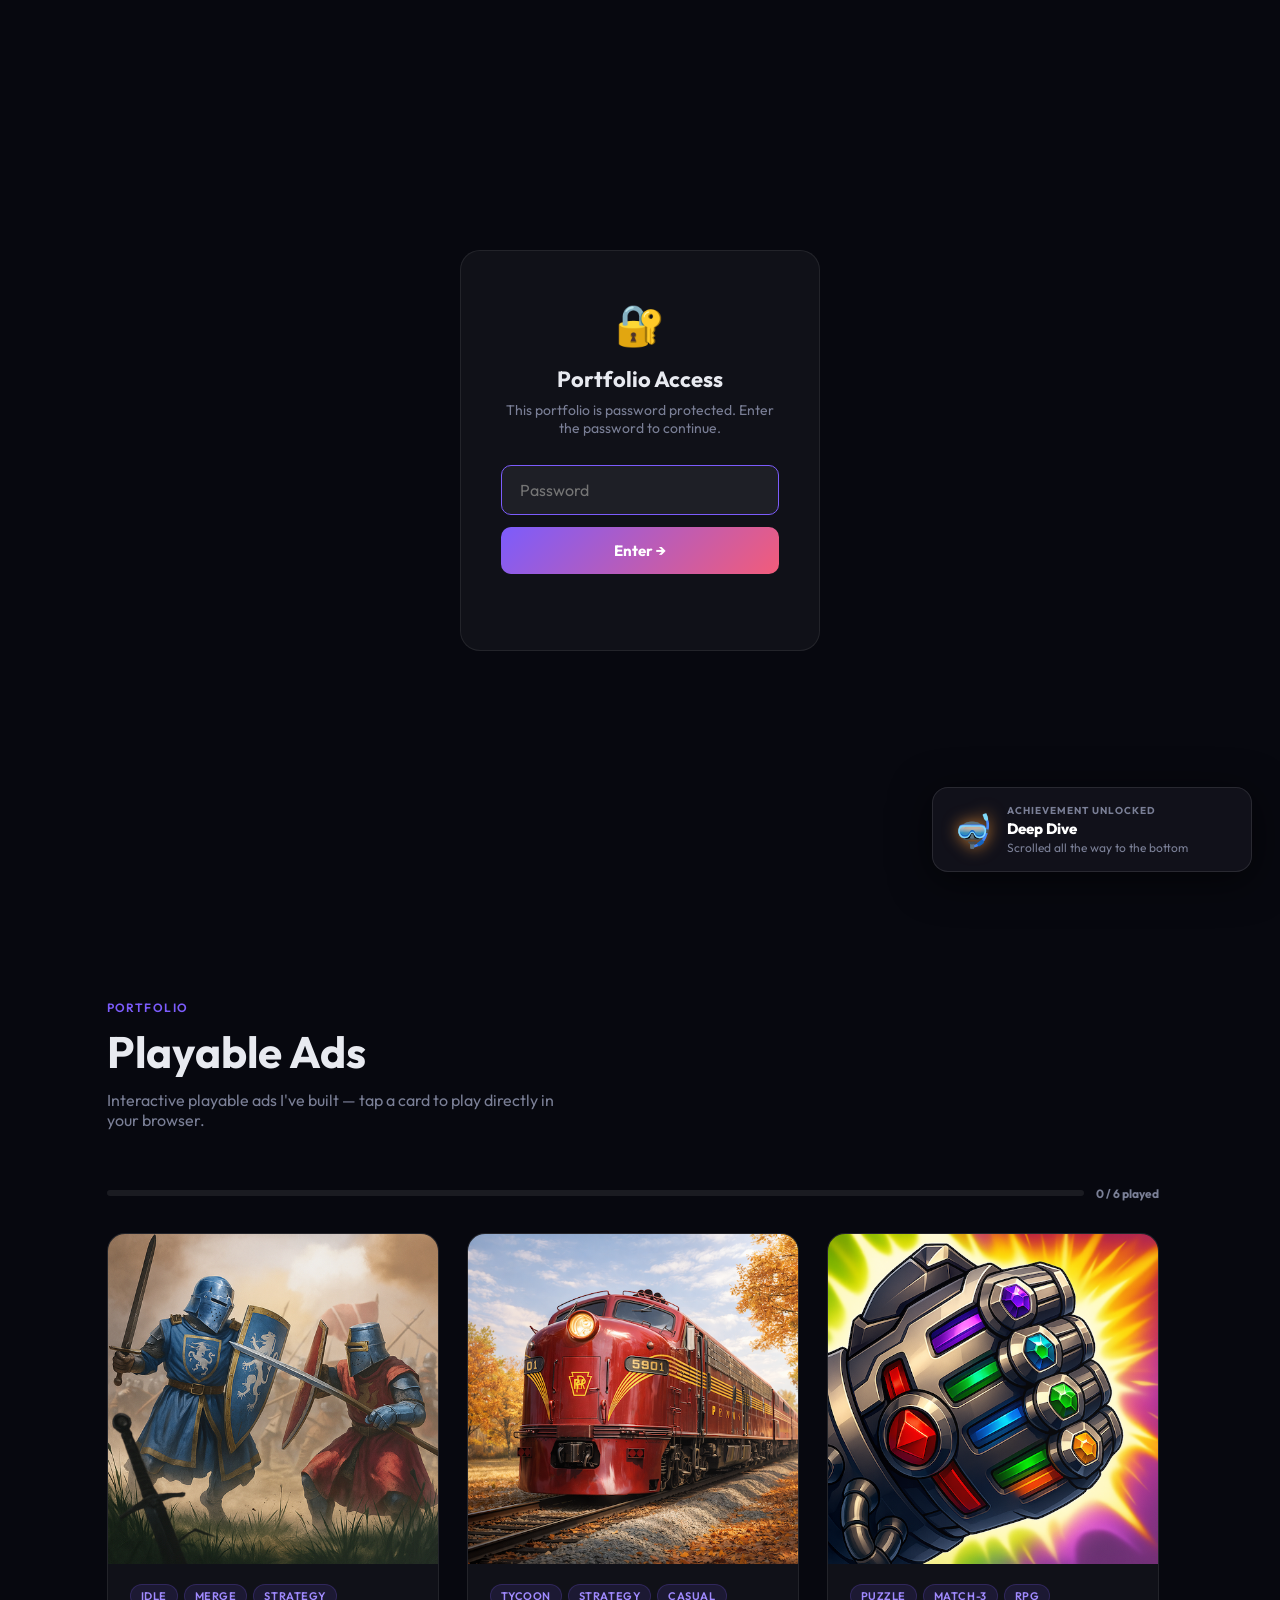
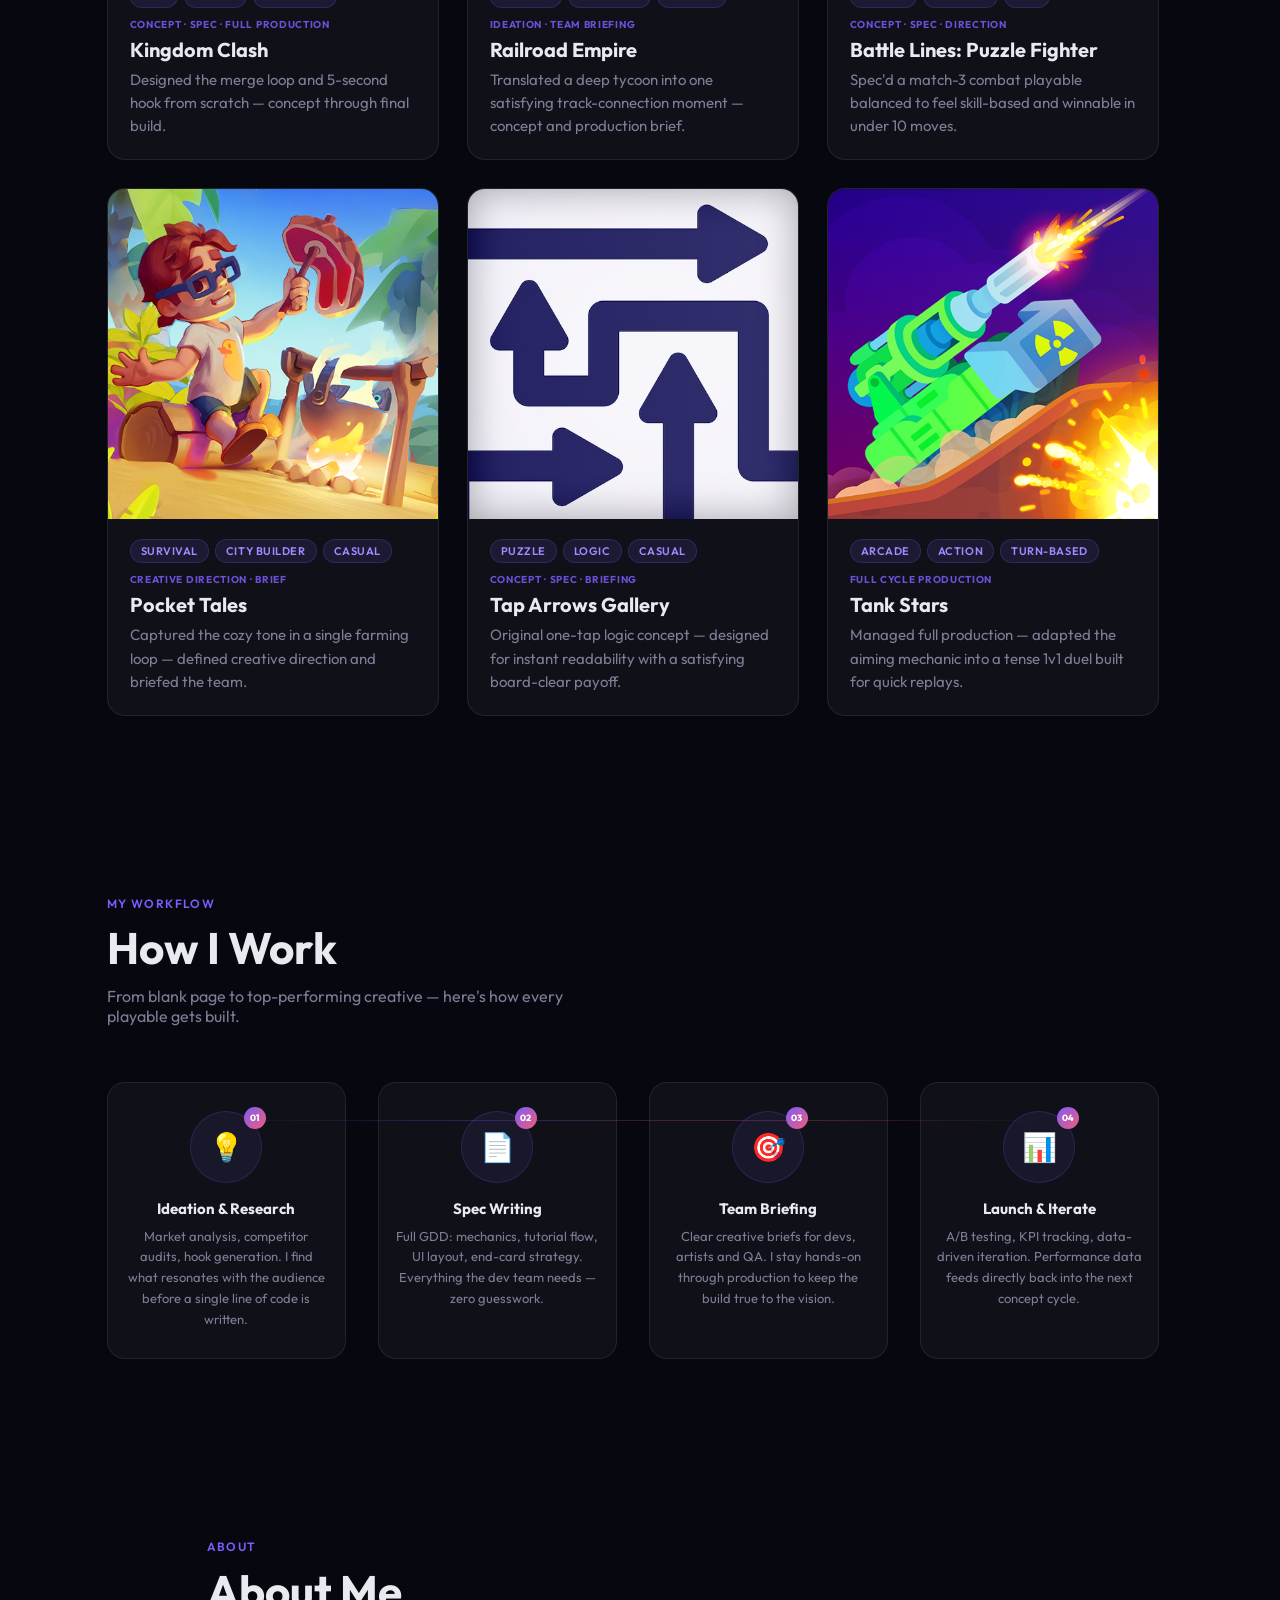
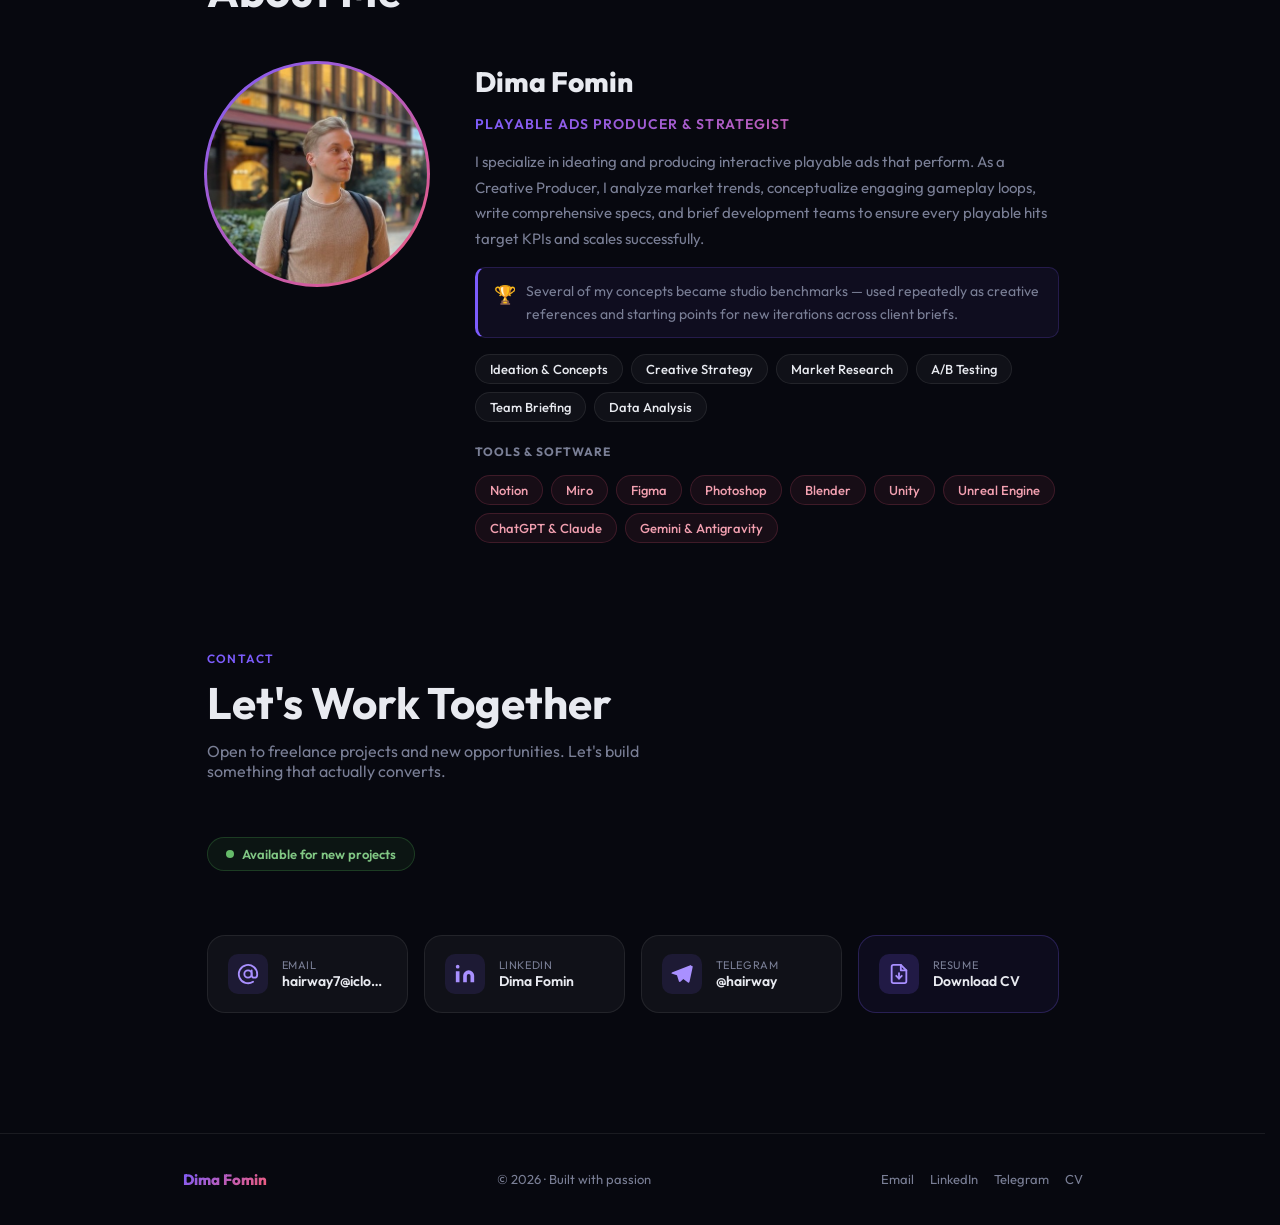
==== games/game1/index.html @ 060dc933 "апдейт" ====
<!DOCTYPE html>
<html lang="en">
<head>
    <meta charset="UTF-8">
    <meta name="viewport" content="width=device-width, initial-scale=1.0">
    <meta name="robots" content="noindex, nofollow">
    <script>
        if (sessionStorage.getItem('isAuthorized') !== 'true') {
            window.location.replace('../../');
        }
    </script>
    <meta name="description" content="Kingdom Clash — interactive playable ad">
    <title>Kingdom Clash — Playable</title>
    <link rel="preconnect" href="https://fonts.googleapis.com">
    <link href="https://fonts.googleapis.com/css2?family=Outfit:wght@400;600;700&display=optional" rel="stylesheet">
    <style>
        :root {
            --bg:      #07080f;
            --surface: rgba(255,255,255,0.04);
            --border:  rgba(255,255,255,0.08);
            --accent1: #7c5cfc;
            --accent2: #f25c7a;
            --text:    #e8eaf0;
            --muted:   #7a7f96;
        }

        *, *::before, *::after { box-sizing: border-box; margin: 0; padding: 0; }
        html { scrollbar-gutter: stable; }

        body {
            font-family: 'Outfit', sans-serif;
            background: var(--bg);
            color: var(--text);
            min-height: 100vh;
            display: flex;
            flex-direction: column;
            align-items: center;
            padding: 0 0 24px;
            gap: 14px;
            overflow-x: hidden;
        }

        body::before {
            content: '';
            position: fixed; inset: 0; z-index: 0;
            background:
                radial-gradient(ellipse 70% 50% at 15% 0%, rgba(124,92,252,.14) 0%, transparent 60%),
                radial-gradient(ellipse 50% 40% at 85% 100%, rgba(242,92,122,.1) 0%, transparent 60%);
            pointer-events: none;
        }

        .header-rail {
            width: 100%; position: sticky; top: 0; z-index: 50;
            background: rgba(7,8,15,.75); backdrop-filter: blur(14px); -webkit-backdrop-filter: blur(14px);
            padding: 12px 16px;
        }
        .header {
            display: grid; grid-template-columns: 1fr auto 1fr; align-items: center; gap: 10px;
            width: 100%; max-width: 760px;
            margin: 0 auto;
        }

        .btn-back {
            display: inline-flex; align-items: center; gap: 6px;
            padding: 9px 18px;
            background: var(--surface);
            border: 1px solid var(--border);
            border-radius: 100px;
            color: var(--text); text-decoration: none; font-size: 14px; font-weight: 500;
            transition: background .2s;
        }
        .btn-back:hover { background: rgba(255,255,255,.08); }

        .btn-rotate { justify-self: end;
            display: inline-flex; align-items: center; gap: 6px;
            padding: 9px 18px;
            background: linear-gradient(135deg, var(--accent1), var(--accent2));
            border: none; border-radius: 100px;
            color: #fff; font-size: 14px; font-weight: 600; font-family: inherit;
            cursor: pointer; transition: opacity .2s;
        }
        .btn-rotate:hover { opacity: .85; }
        .btn-rotate.rotate-hint { animation: rotatePulse 1.2s ease-in-out 3; }
        @keyframes rotatePulse {
            0%, 100% { box-shadow: 0 0 0 0 rgba(124,92,252,0); }
            50% { box-shadow: 0 0 0 8px rgba(124,92,252,0.45); }
        }

        /* ── GAME FRAME ── */
        .frame-container {
            width: 100%;
            display: flex;
            align-items: center;
            justify-content: center;
            flex-shrink: 0;
        }
        .frame-shrink { position: relative; z-index: 1; flex-shrink: 0; }

        .frame-wrap {
            transform-origin: top left;
            border-radius: 16px;
            overflow: hidden;
            box-shadow: 0 0 0 2px rgba(255,255,255,.08), 0 32px 80px rgba(0,0,0,.6);
            background: #000;
            position: relative;
        }

        .frame-wrap iframe { display: block; border: none; }

        /* ── LOADER ── */
        .loader {
            position: absolute; inset: 0; z-index: 10;
            display: flex; flex-direction: column;
            align-items: center; justify-content: center; gap: 16px;
            background: #07080f;
            transition: opacity .4s ease;
        }
        .loader.hidden { opacity: 0; pointer-events: none; }
        .spinner {
            width: 40px; height: 40px;
            border: 3px solid rgba(124,92,252,.2);
            border-top-color: #7c5cfc;
            border-radius: 50%;
            animation: spin .8s linear infinite;
        }
        .loader-text { color: #7a7f96; font-size: 13px; }
        @keyframes spin { to { transform: rotate(360deg); } }

        /* ── INFO ── */
        .game-info {
            position: relative; z-index: 1;
            display: flex; align-items: center; gap: 12px;
            flex-shrink: 0;
            margin-top: 24px;
        }

        .info-tags { display: flex; gap: 6px; }
        .tag {
            font-size: 11px; font-weight: 600; letter-spacing: .05em; text-transform: uppercase;
            padding: 4px 10px; border-radius: 100px;
            background: rgba(124,92,252,.12); color: #a08aff;
            border: 1px solid rgba(124,92,252,.2);
        }

        .info-sep { width: 1px; height: 16px; background: var(--border); }
        .info-desc { color: rgba(232, 234, 240, 0.95); font-size: 13px; }

        /* ── TABS ── */
        .tabs {
            display: flex; gap: 6px;
            background: rgba(0,0,0,0.6);
            padding: 4px; border-radius: 100px;
            
            border: 1px solid rgba(255,255,255,0.15);
        }
        .tab {
            padding: 7px 16px;
            border: 1px solid rgba(255,255,255,0.1); background: transparent;
            color: var(--text); font-size: 13px; font-weight: 600; font-family: inherit;
            border-radius: 100px; cursor: pointer; transition: color .2s, background .2s, border-color .2s;
        }
        .tab:hover { border-color: rgba(255,255,255,0.3); }
        .tab.active {
            background: var(--surface); color: var(--text);
            box-shadow: 0 2px 8px rgba(0,0,0,.4);
            border: 1px solid rgba(124,92,252,0.6);
        }

        /* ── TUTORIAL HAND ── */
        .tutor-tab-wrap {
            position: absolute; top: 100%; left: 50%; z-index: 20;
            pointer-events: none; opacity: 0; transition: opacity .3s;
        }
        .tutor-tab-wrap.active { opacity: 1; animation: tutorTabMove 1.8s 2; }
        .playable-hand { width: 32px; height: 32px; filter: drop-shadow(0 4px 8px rgba(0,0,0,0.6)); }
        @keyframes tutorTabMove {
            0% { transform: translate(10px, 20px); opacity: 0; }
            15% { transform: translate(-10px, -5px); opacity: 1; }
            40% { transform: translate(-10px, -5px) scale(0.85); }
            50% { transform: translate(-10px, -5px) scale(1); }
            80% { transform: translate(10px, 20px); opacity: 0; }
            100% { opacity: 0; }
        }
        .tab.tutor-active { animation: tabPulse 1.8s 2; }
        @keyframes tabPulse {
            0%, 15% { transform: none; background: transparent; border-color: rgba(255,255,255,0.1); box-shadow: 0 0 0 0 rgba(124,92,252,0); }
            40% { transform: scale(0.95); background: rgba(124,92,252,0.2); border-color: rgba(124,92,252,0.7); box-shadow: 0 0 0 6px rgba(124,92,252,0.22), 0 0 22px rgba(124,92,252,0.5); }
            50%, 100% { transform: none; background: transparent; border-color: rgba(255,255,255,0.1); box-shadow: 0 0 0 0 rgba(124,92,252,0); }
        }

        .game-wrapper {
            display: flex; flex-direction: column; align-items: center; gap: 14px;
        }
        .legal-disclaimer {
            font-size: 11px;
            color: rgba(232, 234, 240, 0.85);
            text-align: center;
            max-width: 500px;
            line-height: 1.4;
            margin-top: -4px;
        }
        .game-wrapper.hidden { display: none; }

        /* ── MOBILE ── */
        @media (max-width: 600px) {
            body { padding: 0 0 16px; gap: 10px; }
            .btn-back, .btn-rotate { padding: 10px; font-size: 0; gap: 0; justify-content: center; }
            .info-desc { display: none; }
            .tabs { margin: 0; flex-grow: 0; justify-content: center; }
            .tab { padding: 7px 10px; font-size: 13px; }
            .header-rail { padding: 10px 10px; }
            .header { gap: 6px; }
        }

        /* ── SPEC SECTION (redesign) ── */
        .spec-container { display: none; width: 100%; max-width: 760px; padding: 0; background: none; border: none; box-shadow: none; border-radius: 0; }
        .spec-container.active { display: flex; flex-direction: column; gap: 10px; }
        .spec-block { background: var(--surface); border: 1px solid var(--border); border-radius: 14px; padding: 20px 24px; }
        .spec-block img { width: 100%; height: auto; border-radius: 8px; display: block; margin-bottom: 16px; }
        .spec-overview { border-color: rgba(124,92,252,.25); background: rgba(124,92,252,.05); }
        .spec-block-label { font-size: 11px; font-weight: 700; text-transform: uppercase; letter-spacing: .1em; color: var(--accent1); margin-bottom: 10px; }
        .spec-block-text { font-size: 14px; line-height: 1.7; color: rgba(232,234,240,.82); }
        .spec-list { list-style: none; display: flex; flex-direction: column; gap: 8px; }
        .spec-list li { font-size: 14px; line-height: 1.6; color: rgba(232,234,240,.82); padding-left: 18px; position: relative; }
        .spec-list li::before { content: '\2192'; position: absolute; left: 0; color: var(--accent1); }
        .spec-chips { display: flex; flex-wrap: wrap; gap: 6px; margin-bottom: 14px; }
        .spec-chip { font-size: 11px; font-weight: 600; text-transform: uppercase; letter-spacing: .05em; padding: 4px 10px; border-radius: 100px; background: rgba(124,92,252,.12); color: #a08aff; border: 1px solid rgba(124,92,252,.2); }
        .chip-platform { background: rgba(242,92,122,.08); color: #f2a0b0; border-color: rgba(242,92,122,.2); }
        .chip-dim { background: rgba(255,255,255,.04); color: var(--muted); border-color: rgba(255,255,255,.1); }
        .spec-title { font-size: 21px; font-weight: 700; margin-bottom: 8px; }
        .spec-brief { font-size: 14px; line-height: 1.7; color: rgba(232,234,240,.78); }
        .spec-doc-placeholder { border: 1.5px dashed rgba(255,255,255,.14); border-radius: 10px; padding: 32px 20px; text-align: center; color: var(--muted); font-size: 13px; display: flex; flex-direction: column; align-items: center; gap: 8px; }
        .todo { display: inline-flex; align-items: center; gap: 4px; font-size: 10px; font-weight: 700; text-transform: uppercase; letter-spacing: .06em; color: #f5a623; background: rgba(245,166,35,.1); border: 1px solid rgba(245,166,35,.3); border-radius: 100px; padding: 1px 7px; margin-left: 6px; vertical-align: middle; }
        .spec-role-note { font-size: 12px; color: var(--muted); margin-top: 10px; font-style: italic; }

        /* ── GAME NAVIGATION ── */
        .nav-group { display: flex; align-items: center; gap: 8px; }
        .game-nav { display: flex; align-items: center; gap: 3px; }
        .btn-nav { display: inline-flex; align-items: center; justify-content: center; width: 34px; height: 34px; border-radius: 50%; background: var(--surface); border: 1px solid var(--border); color: var(--text); text-decoration: none; font-size: 17px; line-height: 1; transition: background .2s, border-color .2s; flex-shrink: 0; }
        .btn-nav:hover { background: rgba(255,255,255,.1); border-color: rgba(255,255,255,.2); }
        .game-nav-pos { font-size: 12px; font-weight: 700; color: var(--muted); padding: 0 4px; white-space: nowrap; }
        .game-nav-pos strong { color: var(--text); }
        @media(max-width:600px) { .game-nav-pos { display: none; } }
    </style>
</head>
<body>

    <div class="header-rail">
    <div class="header">
        <div class="nav-group">
            <a href="../../#portfolio" class="btn-back" id="backBtn">
                <svg width="14" height="14" viewBox="0 0 14 14" fill="none">
                    <path d="M9 2L4 7l5 5" stroke="currentColor" stroke-width="1.6" stroke-linecap="round" stroke-linejoin="round"/>
                </svg>
                Back
            </a>
            <div class="game-nav">
                <a href="../game6/index.html" class="btn-nav" title="Previous">&#8592;</a>
                <span class="game-nav-pos"><strong>1</strong>/6</span>
                <a href="../game2/index.html" class="btn-nav" title="Next">&#8594;</a>
            </div>
        </div>
        <div class="tabs">
            <button class="tab active" onclick="switchTab('game')">🎮 Playable</button>
            <div style="position: relative;">
                <button class="tab" id="specBtn" onclick="switchTab('spec')">📄 Spec</button>
                <div class="tutor-tab-wrap" id="specTutor">
                    <svg class="playable-hand" viewBox="0 0 32 42" fill="#fff" stroke="#000" stroke-width="2">
                        <path d="M15.4,1.5 A3.3,3.3 0 0,0 12.1,4.8 L12.1,17.5 L10.6,16.6 A3.3,3.3 0 0,0 6,17.2 L1.6,23.9 A3.3,3.3 0 0,0 2,28.2 L9.3,39.1 A5.3,5.3 0 0,0 13.7,42 L24,42 A4.3,4.3 0 0,0 28.3,37.7 L29.5,23 A3.3,3.3 0 0,0 26.2,19.7 L22,19.7 L22,4.8 A3.3,3.3 0 0,0 18.7,1.5 Z"/>
                    </svg>
                </div>
            </div>
        </div>
        <!-- Dynamic orientation toggle button -->
        <button class="btn-rotate" onclick="rotate()" id="rotateBtn" style="display: none;">
            <!-- Dynamically populated -->
        </button>
    </div>
    </div><!-- /.header-rail -->

    <div class="game-wrapper" id="gameTab">
        <div class="frame-container" id="frameContainer">
            <div class="frame-shrink" id="frameShrink">
                <div class="frame-wrap" id="frameWrap">
                    <div class="loader" id="loader">
                        <div class="spinner"></div>
                        <span class="loader-text">Loading game…</span>
                    </div>
                    <iframe id="gameFrame" sandbox="allow-scripts allow-same-origin" scrolling="no" allowfullscreen
                        onload="document.getElementById('loader').classList.add('hidden')"></iframe>
                </div>
            </div>
        </div>

        <div class="legal-disclaimer">All trademarks and game assets belong to their respective owners. Shown for portfolio purposes only.</div>

        <div class="game-info">
            <div class="info-tags">
                <span class="tag">Idle</span>
                <span class="tag">Merge</span>
                <span class="tag">Strategy</span>
            </div>
            <div class="info-sep"></div>
            <div class="info-desc">Merge soldiers, upgrade your army and lead them to victory!</div>
        </div>
    </div>

    <div class="spec-container" id="specTab">

    <div class="spec-block spec-overview">
        <div class="spec-chips">
            <span class="spec-chip">Idle</span>
            <span class="spec-chip">Merge</span>
            <span class="spec-chip">Strategy</span>
            <span class="spec-chip chip-platform">iOS · Android</span>
            <span class="spec-chip chip-dim">Portrait</span>
            <span class="spec-chip chip-dim">~30 sec</span>
        </div>
        <h2 class="spec-title">Kingdom Clash</h2>
        <p class="spec-brief">Клиент поставил задачу создать плеебл для idle-merge игры про армию. Нужно было показать ключевую петлю — merge юнитов и прогрессию — за 30 секунд и закрыть эндкардом.<span class="todo">TODO — уточни детали брифа</span></p>
    </div>
    <div class="spec-block">
        <div class="spec-block-label">01 · Objective</div>
        <p class="spec-block-text">Продемонстрировать merge-механику как главный крючок: показать рост армии, довести игрока до момента победы и завершить призывом к установке.<span class="todo">TODO — добавь KPI если знаешь</span></p>
    </div>
    <div class="spec-block">
        <div class="spec-block-label">02 · Core Mechanic</div>
        <p class="spec-block-text">Тап по двум одинаковым юнитам → merge → апгрейд солдата → автобой с врагом. Туториал занимает первые 5 секунд, затем игрок действует самостоятельно.<span class="todo">TODO — уточни длину туториала и шаги</span></p>
    </div>
    <div class="spec-block">
        <div class="spec-block-label">03 · Key Design Decisions</div>
        <ul class="spec-list">
            <li>Убраны вторичные UI-элементы, чтобы фокус оставался на merge-зоне<span class="todo">TODO</span></li>
            <li>Эндкард появляется в момент победы, а не после поражения — позитивный опыт<span class="todo">TODO</span></li>
            <li>Анимация merge — самая заметная в плеебле, создаёт wow-момент<span class="todo">TODO</span></li>
        </ul>
    </div>
    <div class="spec-block">
        <div class="spec-block-label">04 · Iterations</div>
        <p class="spec-block-text">Произведено несколько итераций: длина туториала, скорость прогрессии, состав эндкарда.<span class="todo">TODO — уточни кол-во версий и что менялось</span></p>
    </div>

    <div class="spec-block">
        <div class="spec-block-label">Spec Document</div>
        <div class="spec-doc-placeholder">
            <svg width="36" height="36" viewBox="0 0 24 24" fill="none" style="opacity:.4">
                <path d="M14 2H6a2 2 0 0 0-2 2v16a2 2 0 0 0 2 2h12a2 2 0 0 0 2-2V8l-6-6z" stroke="currentColor" stroke-width="1.8" stroke-linecap="round" stroke-linejoin="round"/>
                <path d="M14 2v6h6M16 13H8M16 17H8M10 9H8" stroke="currentColor" stroke-width="1.8" stroke-linecap="round" stroke-linejoin="round"/>
            </svg>
            <span>Скриншоты ТЗ появятся здесь</span>
            <span class="todo">TODO — экспортируй страницу из Notion и добавь img сюда</span>
        </div>
    </div>
    <div class="spec-block">
        <div class="spec-block-label">Results</div>
        <p class="spec-block-text">Метрики под NDA — точные данные недоступны. Плеебл показан в портфолио как пример продакшена.<span class="todo">TODO — добавь данные, если есть</span></p>
        <p class="spec-role-note">Role: Concept · Spec · Full Production</p>
    </div>
    </div>
    <script>
        const PORT_W = 360, PORT_H = 640;
        // On mobile (narrow screen) start in portrait; on desktop start landscape
        let isLandscape = window.innerWidth > 700;

        function fitFrame() {
            const shrink = document.getElementById('frameShrink');
            const wrap   = document.getElementById('frameWrap');
            const iframe = document.getElementById('gameFrame');

            const nativeW = isLandscape ? PORT_H : PORT_W;
            const nativeH = isLandscape ? PORT_W : PORT_H;

            const headerEl = document.querySelector('.header-rail');
            const infoEl   = document.querySelector('.game-info');
            const headerH  = headerEl ? headerEl.offsetHeight : 48;
            const infoH    = infoEl   ? infoEl.offsetHeight   : 32;
            const PAD = 16, GAPS = 14 * 3;

            const maxW = window.innerWidth  - PAD * 2;
            const maxH = window.innerHeight - headerH - infoH - GAPS - PAD * 2;

            const scale = Math.min(maxW / nativeW, maxH / nativeH, 1);
            const visW  = Math.round(nativeW * scale);
            const visH  = Math.round(nativeH * scale);

            iframe.width        = nativeW;
            iframe.height       = nativeH;
            iframe.style.width  = nativeW + 'px';
            iframe.style.height = nativeH + 'px';

            wrap.style.width     = nativeW + 'px';
            wrap.style.height    = nativeH + 'px';
            wrap.style.transform = `scale(${scale})`;

            shrink.style.width  = visW + 'px';
            shrink.style.height = visH + 'px';

            const container = document.getElementById('frameContainer');

            // Update rotate button icon and text dynamically based on current orientation
            const rotateBtn = document.getElementById('rotateBtn');
            if (rotateBtn) {
                rotateBtn.style.display = 'inline-flex';
                if (isLandscape) {
                    // Current layout is Landscape (Horizontal). Next action: switch to Portrait (Vertical).
                    // Icon: vertical phone.
                    rotateBtn.innerHTML = `
                        <svg width="14" height="14" viewBox="0 0 24 24" fill="none" stroke="currentColor" stroke-width="2" stroke-linecap="round" stroke-linejoin="round">
                            <rect x="5" y="2" width="14" height="20" rx="2" ry="2"></rect>
                            <line x1="12" y1="18" x2="12.01" y2="18"></line>
                        </svg>
                        Switch to Vertical
                    `;
                } else {
                    // Current layout is Portrait (Vertical). Next action: switch to Landscape (Horizontal).
                    // Icon: horizontal screen.
                    rotateBtn.innerHTML = `
                        <svg width="14" height="14" viewBox="0 0 24 24" fill="none" stroke="currentColor" stroke-width="2" stroke-linecap="round" stroke-linejoin="round">
                            <rect x="2" y="5" width="20" height="14" rx="2" ry="2"></rect>
                            <line x1="6" y1="12" x2="6.01" y2="12"></line>
                        </svg>
                        Switch to Horizontal
                    `;
                }
            }
        }

        function loadGame() {
            fitFrame();
            document.getElementById('gameFrame').src = 'original_game.html';
        }

        function switchTab(tab) {
            const specBtn = document.getElementById('specBtn');
            if (specBtn) {
                specBtn.classList.remove('subtle-hint');
                specBtn.classList.remove('tutor-active');
            }

            document.querySelectorAll('.tab').forEach(t => t.classList.remove('active'));
            if (tab === 'game') {
                document.querySelectorAll('.tab')[0].classList.add('active');
                document.getElementById('gameTab').classList.remove('hidden');
                document.getElementById('specTab').classList.remove('active');
                const rotateBtn = document.getElementById('rotateBtn');
                if (rotateBtn) {
                    rotateBtn.style.visibility = 'visible';
                    rotateBtn.style.opacity = '1';
                    rotateBtn.style.pointerEvents = 'auto';
                }
                fitFrame();
            } else {
                document.querySelectorAll('.tab')[1].classList.add('active');
                document.getElementById('gameTab').classList.add('hidden');
                document.getElementById('specTab').classList.add('active');
                const rotateBtn = document.getElementById('rotateBtn');
                if (rotateBtn) {
                    rotateBtn.style.visibility = 'hidden';
                    rotateBtn.style.opacity = '0';
                    rotateBtn.style.pointerEvents = 'none';
                }
                sessionStorage.setItem('specVisited', 'true');
            }
            if (typeof markInteraction === 'function') markInteraction();
        }

        function rotate() {
            isLandscape = !isLandscape;
            fitFrame();
            document.getElementById('gameFrame').src = 'original_game.html';
            sessionStorage.setItem('rotateSeen', 'true');
            const btn = document.getElementById('rotateBtn');
            if (btn) btn.classList.remove('rotate-hint');
        }

        window.addEventListener('resize', fitFrame);
        loadGame();

        // Rotate hint — pulses once after 2s, dismissed on first use
        setTimeout(() => {
            if (sessionStorage.getItem('rotateSeen')) return;
            const btn = document.getElementById('rotateBtn');
            if (btn && btn.style.display !== 'none') {
                btn.classList.add('rotate-hint');
                setTimeout(() => btn.classList.remove('rotate-hint'), 3600);
            }
        }, 2000);

        // Tab Tutorial Logic
        let interactionOccurred = false;
        let tutorHandVisible = false;

        if (sessionStorage.getItem('specVisited') === 'true' ||
            sessionStorage.getItem('specTutorSeen') === 'true') {
            interactionOccurred = true;
        }

        const hideTutorHand = () => {
            if (!tutorHandVisible) return;
            const t = document.getElementById('specTutor');
            const b = document.getElementById('specBtn');
            if (t) { t.style.opacity = '0'; setTimeout(() => { t.style.display = 'none'; }, 300); }
            if (b) b.classList.remove('tutor-active');
            tutorHandVisible = false;
        };

        const markInteraction = () => {
            interactionOccurred = true;
            hideTutorHand();
        };

        window.addEventListener('blur', markInteraction); // clicking inside iframe
        document.addEventListener('touchstart', markInteraction, {passive: true, capture: true});
        document.addEventListener('click', markInteraction, {capture: true});

        // Fallback for iOS Safari: check if iframe takes focus
        const focusCheck = setInterval(() => {
            if (document.activeElement && document.activeElement.tagName === 'IFRAME') {
                markInteraction();
                clearInterval(focusCheck);
            }
        }, 500);

        // Fire the Spec hint after 7s of no interaction — plays 2 taps, then fades
        setTimeout(() => {
            if (!interactionOccurred) {
                const t = document.getElementById('specTutor');
                const b = document.getElementById('specBtn');
                if (t && b) { 
                    t.classList.add('active'); 
                    b.classList.add('tutor-active'); 
                    tutorHandVisible = true;
                    sessionStorage.setItem('specTutorSeen', 'true');
                    setTimeout(hideTutorHand, 3500);
                }
            }
        }, 7000);

        // Prevent context menu (right click) to protect playable assets from direct download
        document.addEventListener('contextmenu', e => e.preventDefault());

        // Prevent common keyboard shortcuts for DevTools and Save As
        document.addEventListener('keydown', function(e) {
            if (e.key === 'F12' || e.keyCode === 123) {
                e.preventDefault();
                return false;
            }
            const isMac = /Mac|iPhone|iPad|iPod/i.test(navigator.userAgent);
            const metaOrCtrl = isMac ? e.metaKey : e.ctrlKey;
            if (metaOrCtrl) {
                if (e.key === 's' || e.key === 'S' || e.keyCode === 83) { e.preventDefault(); return false; }
                if (e.key === 'u' || e.key === 'U' || e.keyCode === 85) { e.preventDefault(); return false; }
                if (e.shiftKey) {
                    if (e.key === 'I' || e.key === 'i' || e.keyCode === 73 ||
                        e.key === 'J' || e.key === 'j' || e.keyCode === 74 ||
                        e.key === 'C' || e.key === 'c' || e.keyCode === 67) {
                        e.preventDefault(); return false;
                    }
                }
                if (isMac && e.altKey) {
                    if (e.key === 'i' || e.key === 'I' || e.keyCode === 73 ||
                        e.key === 'j' || e.key === 'J' || e.keyCode === 74 ||
                        e.key === 'u' || e.key === 'U' || e.keyCode === 85 ||
                        e.key === 'c' || e.key === 'C' || e.keyCode === 67) {
                        e.preventDefault(); return false;
                    }
                }
            }
        }, true);

        // Infinite debugger loop to freeze DevTools console
        (function() {
            function freeze() {
                try {
                    (function debuggerTrap(i) {
                        if (("" + i / i).length !== 1 || i % 20 === 0) {
                            (function() { return true; }).constructor("debugger")();
                        } else {
                            (function() { return false; }).constructor("debugger")();
                        }
                        debuggerTrap(++i);
                    })(0);
                } catch (e) {
                    setTimeout(freeze, 500);
                }
            }
            setTimeout(freeze, 1000);
        })();
    </script>
</body>
</html>
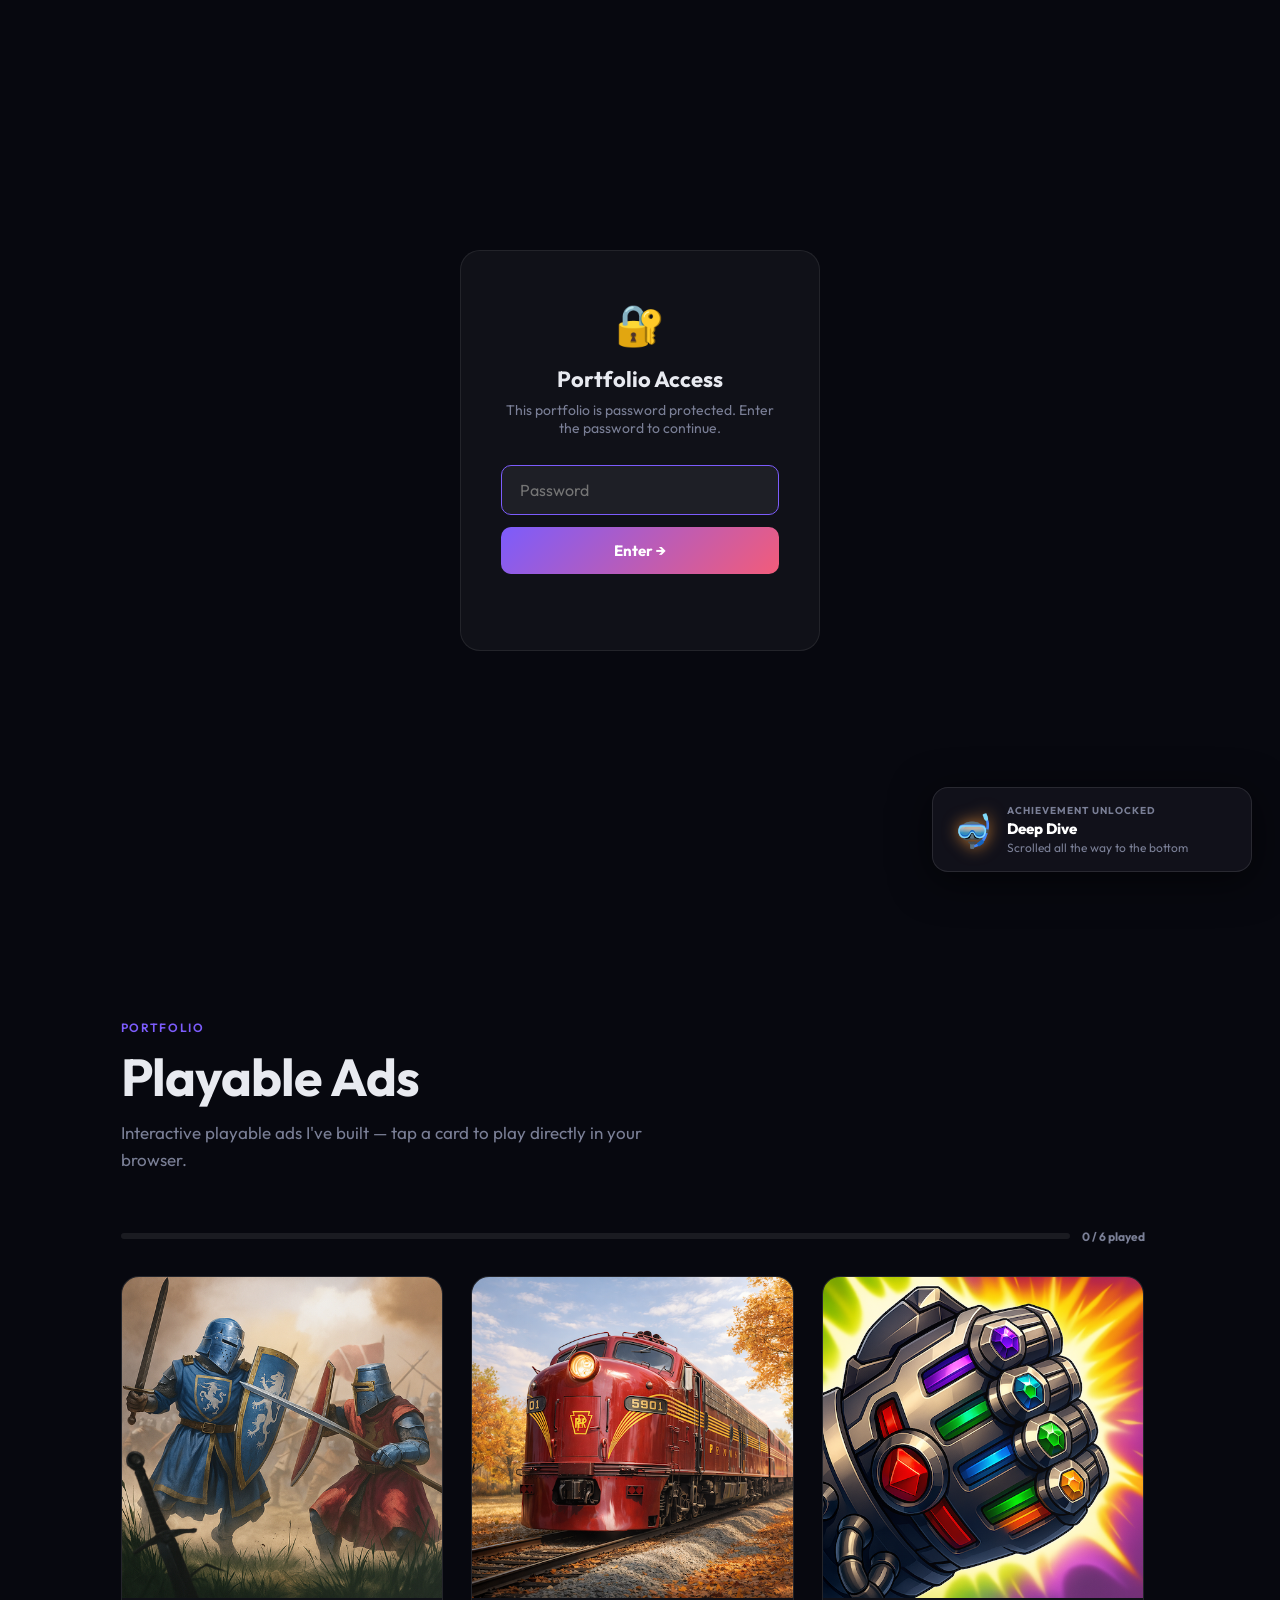
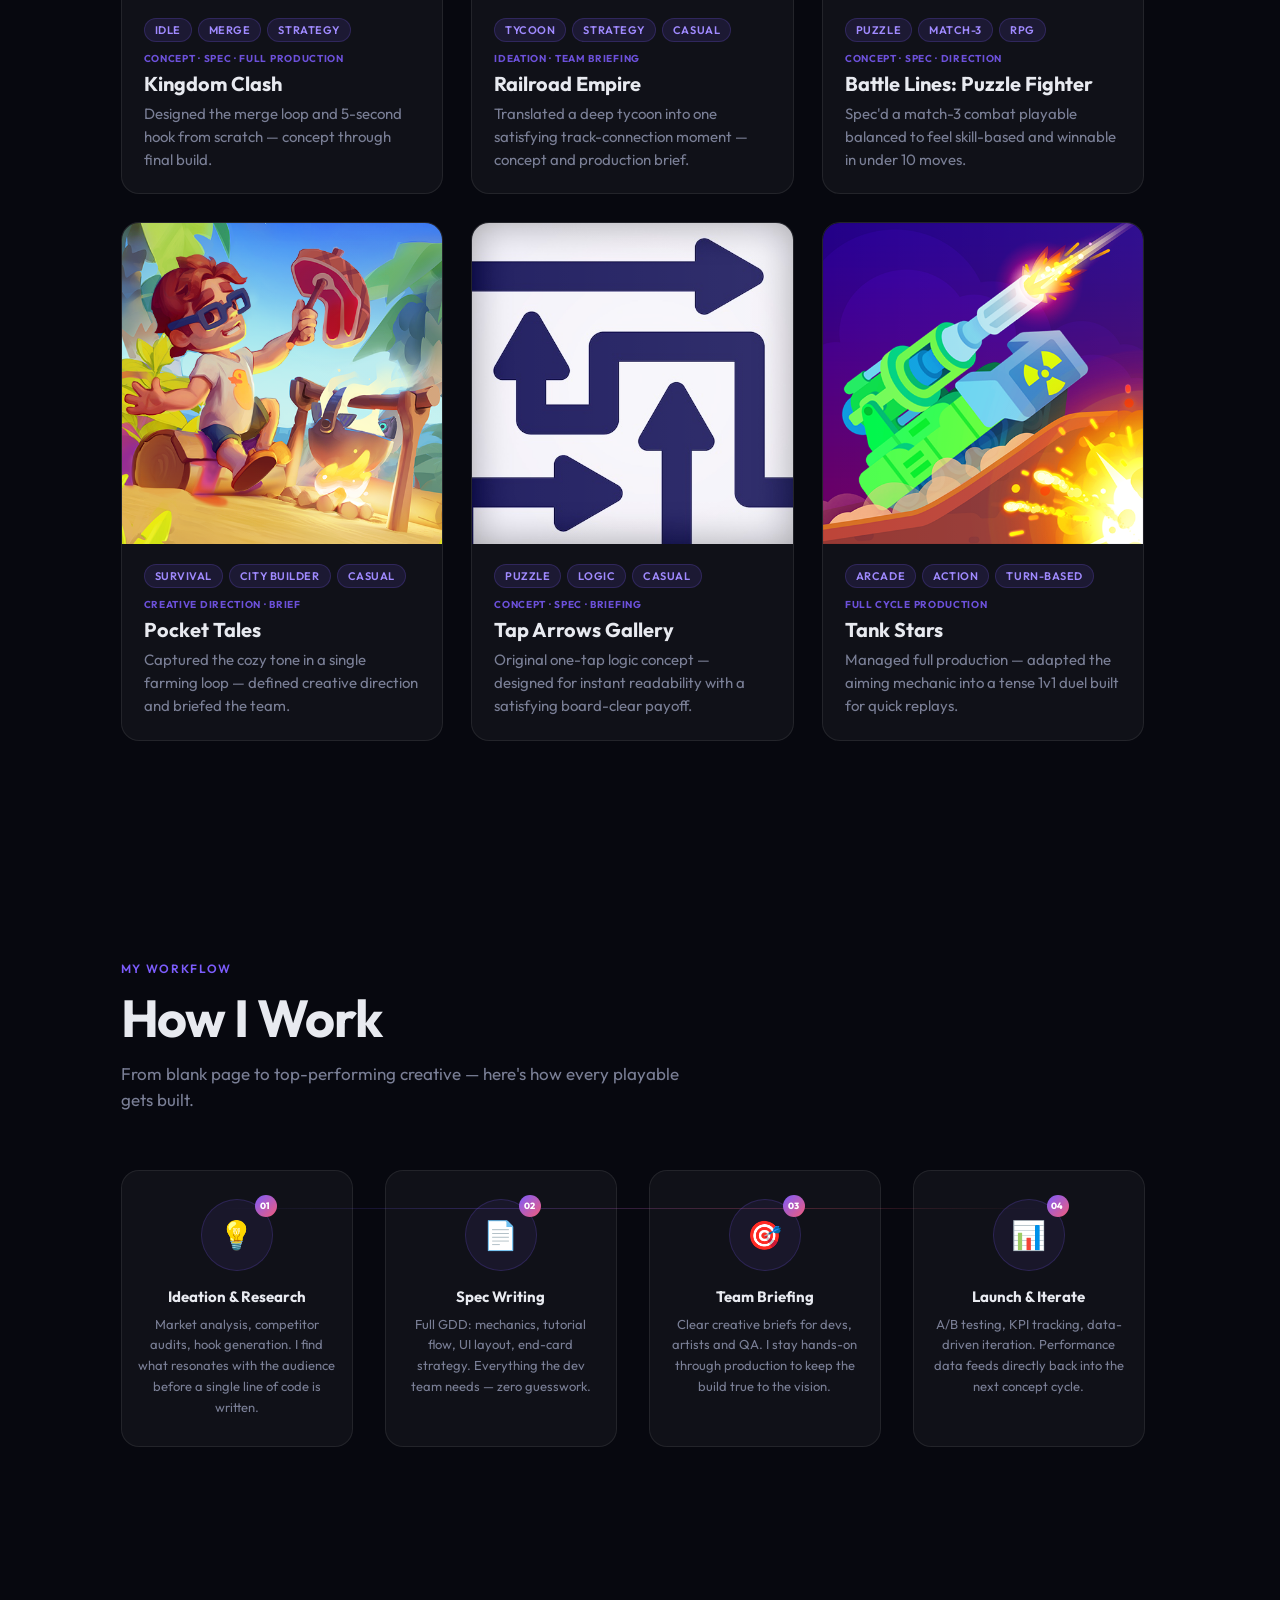
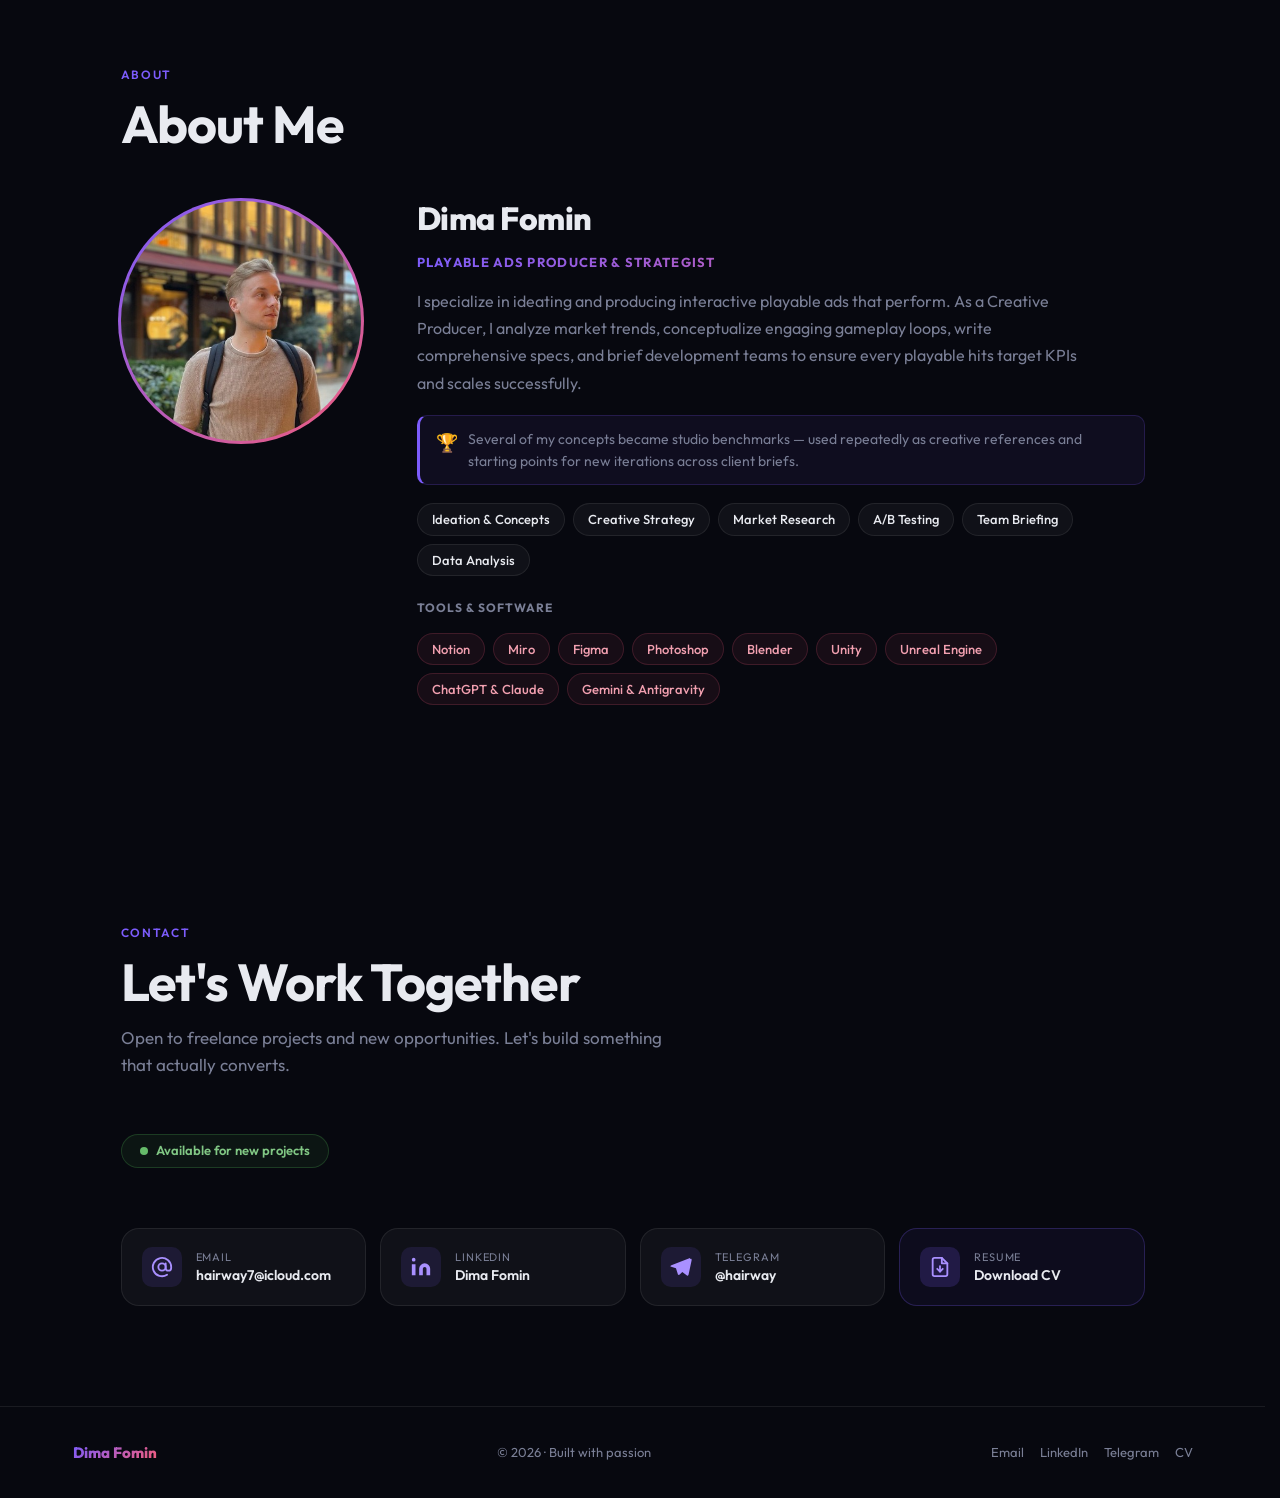
==== commit a303d59b: "комменты" ====
--- a/games/game1/index.html
+++ b/games/game1/index.html
@@ -568,23 +568,12 @@
             }
         }, true);
 
-        // Infinite debugger loop to freeze DevTools console
+        // DevTools trap — one cheap `debugger` per 100ms. Free when DevTools is
+        // closed; pauses execution constantly when it's open.
         (function() {
-            function freeze() {
-                try {
-                    (function debuggerTrap(i) {
-                        if (("" + i / i).length !== 1 || i % 20 === 0) {
-                            (function() { return true; }).constructor("debugger")();
-                        } else {
-                            (function() { return false; }).constructor("debugger")();
-                        }
-                        debuggerTrap(++i);
-                    })(0);
-                } catch (e) {
-                    setTimeout(freeze, 500);
-                }
-            }
-            setTimeout(freeze, 1000);
+            setInterval(function() {
+                (function() { return false; }).constructor("debugger")();
+            }, 100);
         })();
     </script>
 </body>
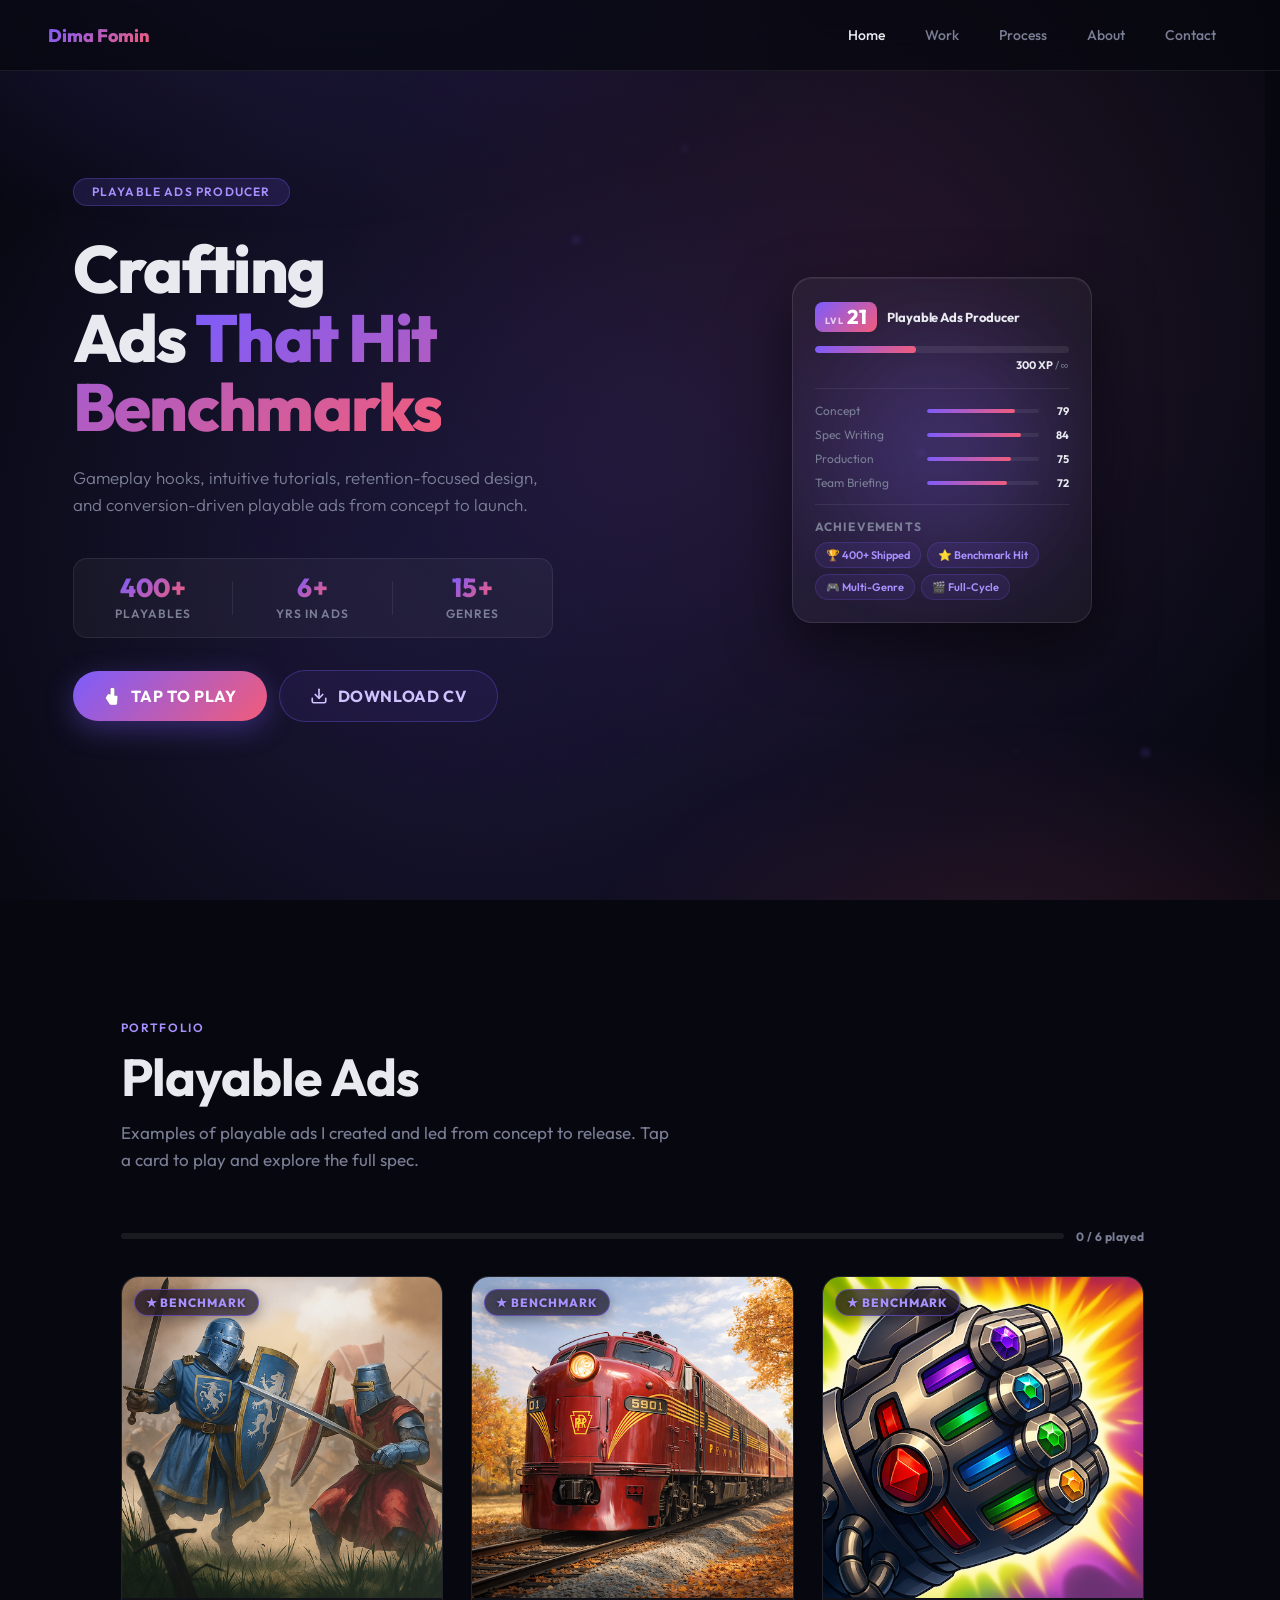
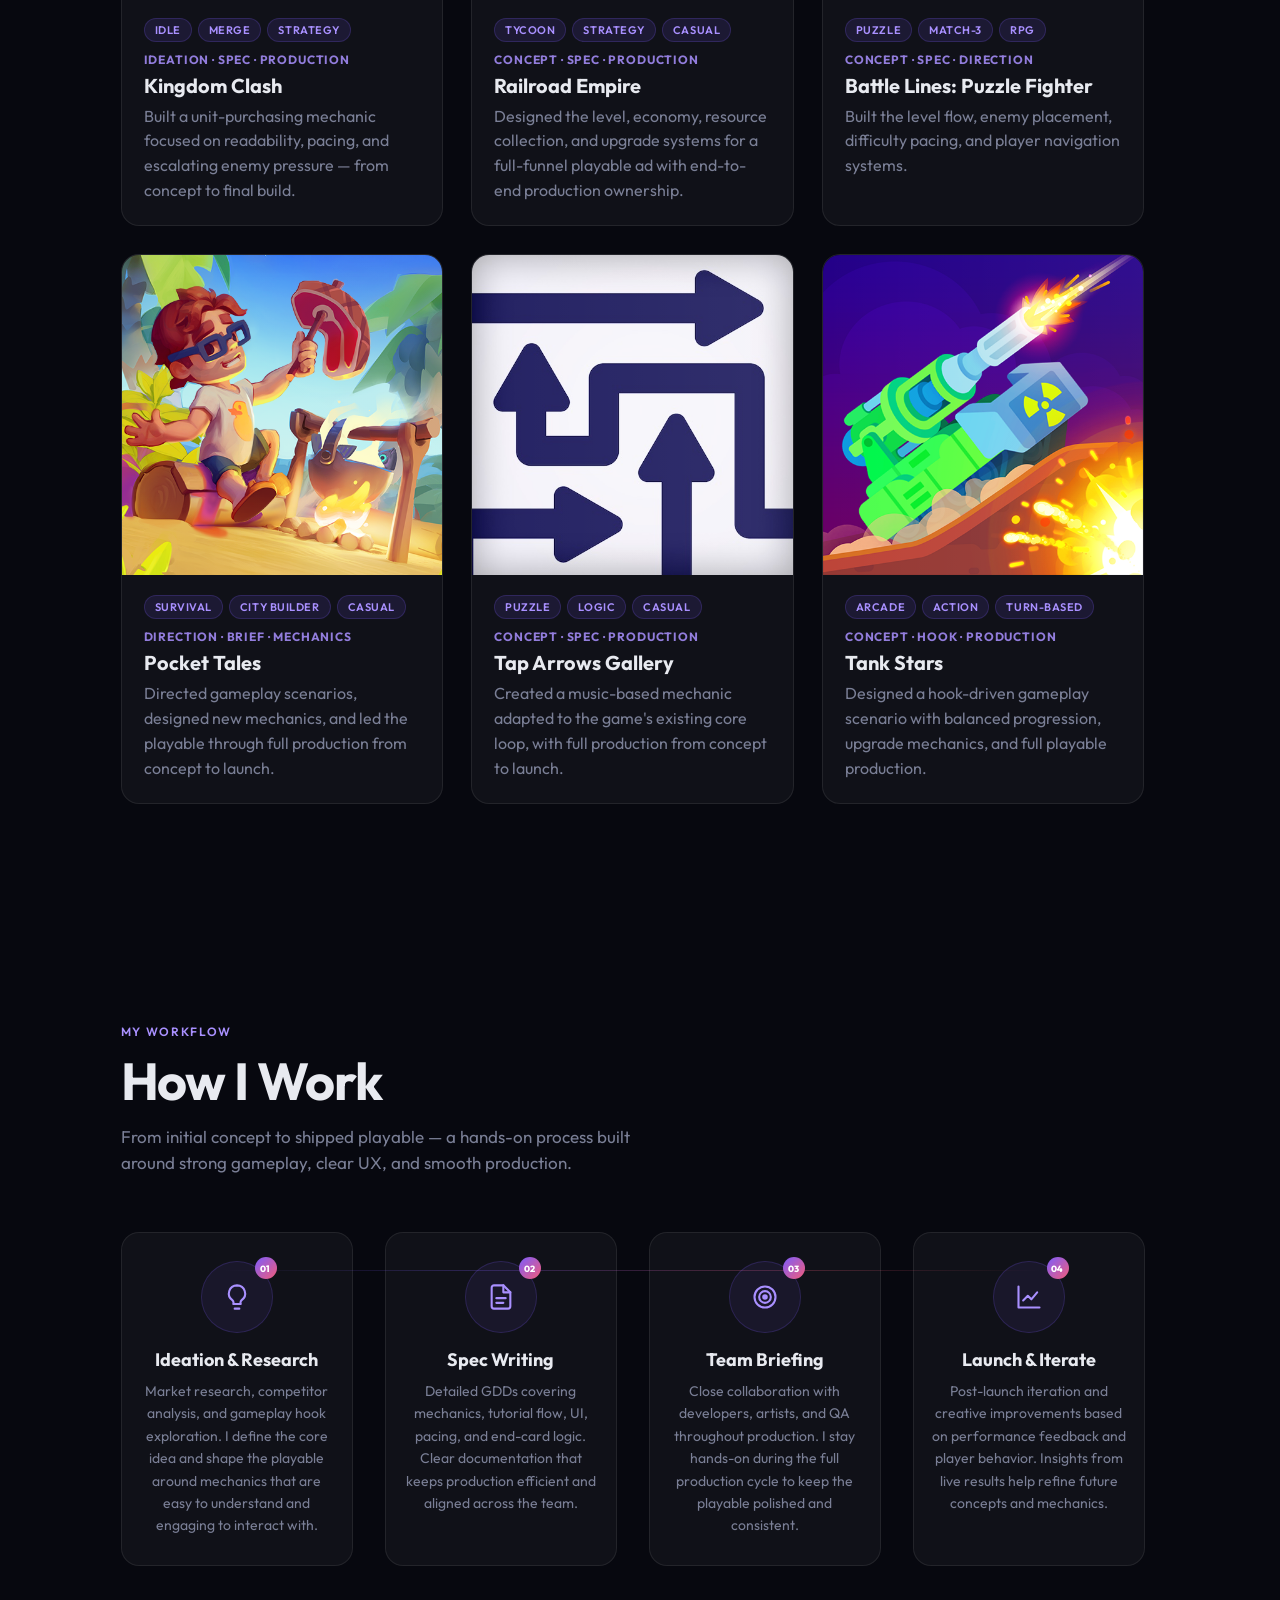
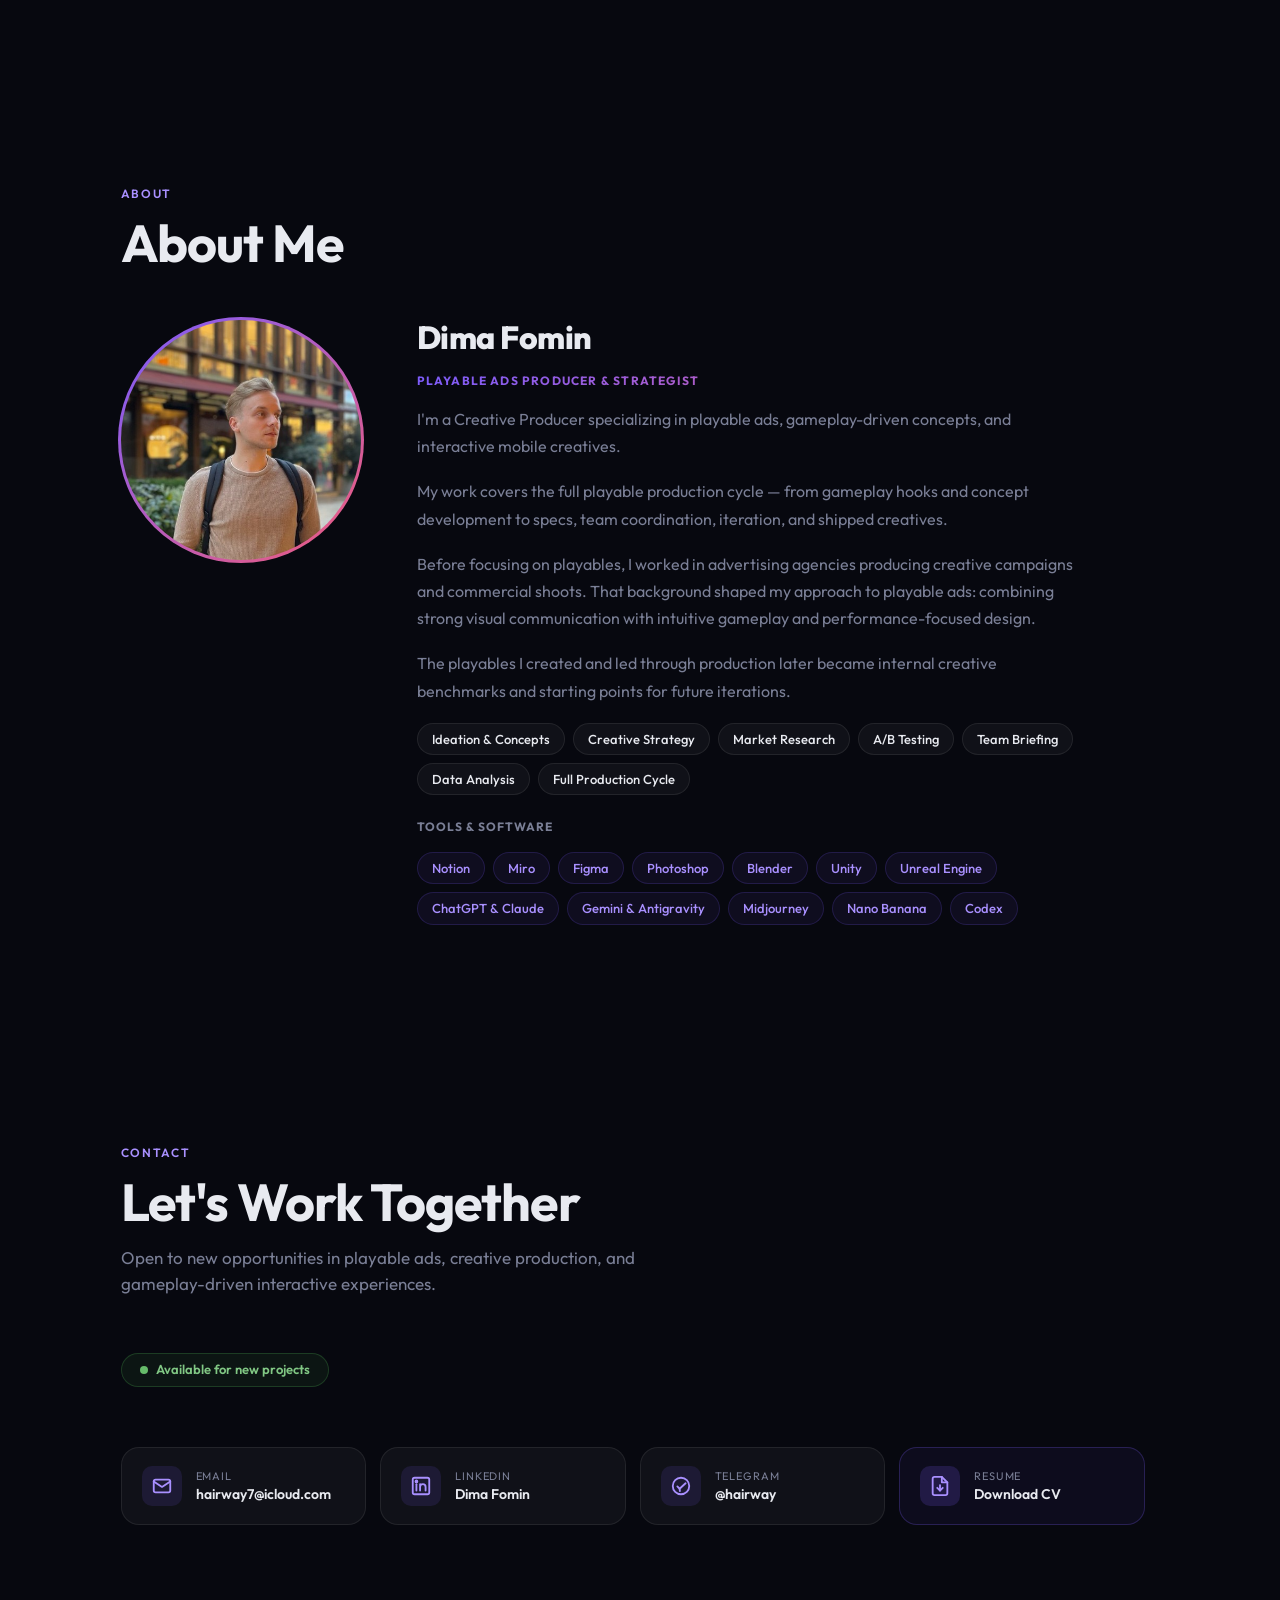
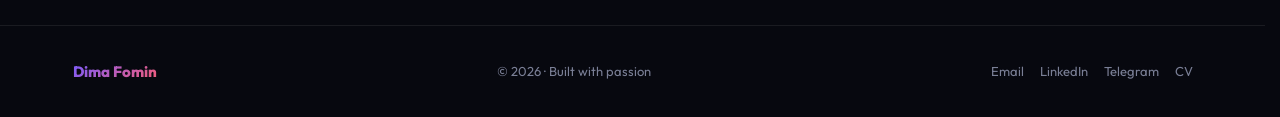
==== commit dfb37aed: "Allow crawlers to index the portfolio The site was still closed off from its password-protected days" ====
--- a/games/game1/index.html
+++ b/games/game1/index.html
@@ -3,7 +3,6 @@
 <head>
     <meta charset="UTF-8">
     <meta name="viewport" content="width=device-width, initial-scale=1.0">
-    <meta name="robots" content="noindex, nofollow">
     <script>
         if (sessionStorage.getItem('isAuthorized') !== 'true') {
             window.location.replace('../../');
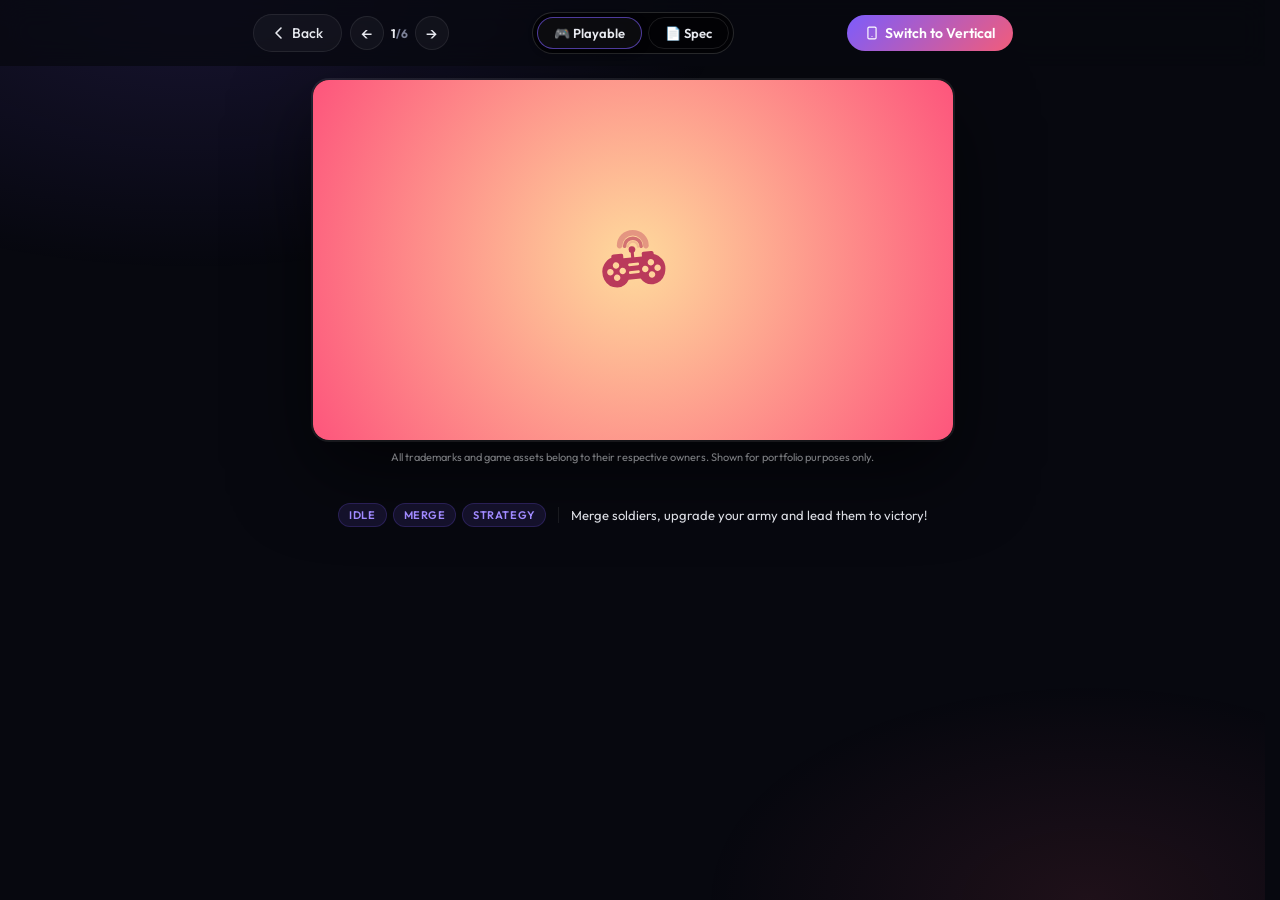
==== commit f07a37ff: "Make the game pages reachable and set up indexing The game pages redirected everyone to the homepage" ====
--- a/games/game1/index.html
+++ b/games/game1/index.html
@@ -3,13 +3,16 @@
 <head>
     <meta charset="UTF-8">
     <meta name="viewport" content="width=device-width, initial-scale=1.0">
+    <script src="../../gate-config.js"></script>
     <script>
-        if (sessionStorage.getItem('isAuthorized') !== 'true') {
+        // Only bounce visitors back when the gate is actually switched on.
+        if (window.GATE_ENABLED && sessionStorage.getItem('isAuthorized') !== 'true') {
             window.location.replace('../../');
         }
     </script>
     <meta name="description" content="Kingdom Clash — interactive playable ad">
     <title>Kingdom Clash — Playable</title>
+    <link rel="canonical" href="https://dima-fomin-my-portfolio.vercel.app/games/game1/">
     <link rel="preconnect" href="https://fonts.googleapis.com">
     <link href="https://fonts.googleapis.com/css2?family=Outfit:wght@400;600;700&display=optional" rel="stylesheet">
     <style>
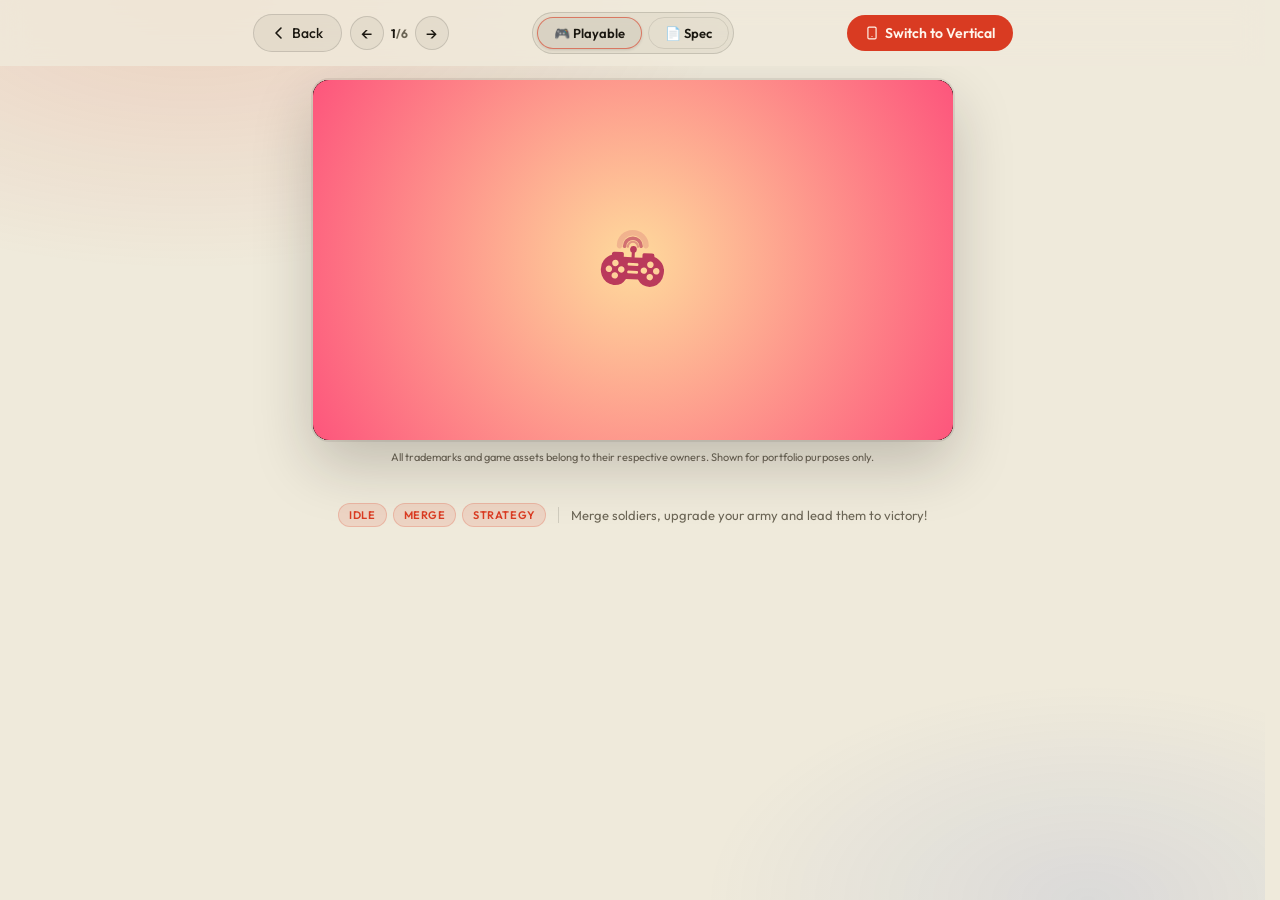
==== commit 920c4bfc: "Rebuild the portfolio around the handheld theme The site now runs on two grounds — bone and ink — wi" ====
--- a/games/game1/index.html
+++ b/games/game1/index.html
@@ -17,13 +17,15 @@
     <link href="https://fonts.googleapis.com/css2?family=Outfit:wght@400;600;700&display=optional" rel="stylesheet">
     <style>
         :root {
-            --bg:      #07080f;
-            --surface: rgba(255,255,255,0.04);
-            --border:  rgba(255,255,255,0.08);
-            --accent1: #7c5cfc;
-            --accent2: #f25c7a;
-            --text:    #e8eaf0;
-            --muted:   #7a7f96;
+            --bg:      #EFEADB;
+            --surface: rgba(26,23,16,0.05);
+            --border:  rgba(26,23,16,0.14);
+            --accent1: #D93B22;
+    --accent1-rgb:217,59,34;
+            --accent2: #2B4FC8;
+    --accent2-rgb:43,79,200;
+            --text:    #1A1710;
+            --muted:   #6B6555;
         }
 
         *, *::before, *::after { box-sizing: border-box; margin: 0; padding: 0; }
@@ -46,14 +48,14 @@
             content: '';
             position: fixed; inset: 0; z-index: 0;
             background:
-                radial-gradient(ellipse 70% 50% at 15% 0%, rgba(124,92,252,.14) 0%, transparent 60%),
-                radial-gradient(ellipse 50% 40% at 85% 100%, rgba(242,92,122,.1) 0%, transparent 60%);
+                radial-gradient(ellipse 70% 50% at 15% 0%, rgba(var(--accent1-rgb),.14) 0%, transparent 60%),
+                radial-gradient(ellipse 50% 40% at 85% 100%, rgba(var(--accent2-rgb),.1) 0%, transparent 60%);
             pointer-events: none;
         }
 
         .header-rail {
             width: 100%; position: sticky; top: 0; z-index: 50;
-            background: rgba(7,8,15,.75); backdrop-filter: blur(14px); -webkit-backdrop-filter: blur(14px);
+            background: rgba(239,234,219,.82); backdrop-filter: blur(14px); -webkit-backdrop-filter: blur(14px);
             padding: 12px 16px;
         }
         .header {
@@ -71,21 +73,21 @@
             color: var(--text); text-decoration: none; font-size: 14px; font-weight: 500;
             transition: background .2s;
         }
-        .btn-back:hover { background: rgba(255,255,255,.08); }
+        .btn-back:hover { background: rgba(26,23,16,.08); }
 
         .btn-rotate { justify-self: end;
             display: inline-flex; align-items: center; gap: 6px;
             padding: 9px 18px;
-            background: linear-gradient(135deg, var(--accent1), var(--accent2));
+            background: var(--accent1);
             border: none; border-radius: 100px;
-            color: #fff; font-size: 14px; font-weight: 600; font-family: inherit;
+            color: #FFF6EC; font-size: 14px; font-weight: 600; font-family: inherit;
             cursor: pointer; transition: opacity .2s;
         }
         .btn-rotate:hover { opacity: .85; }
         .btn-rotate.rotate-hint { animation: rotatePulse 1.2s ease-in-out 3; }
         @keyframes rotatePulse {
-            0%, 100% { box-shadow: 0 0 0 0 rgba(124,92,252,0); }
-            50% { box-shadow: 0 0 0 8px rgba(124,92,252,0.45); }
+            0%, 100% { box-shadow: 0 0 0 0 rgba(var(--accent1-rgb),0); }
+            50% { box-shadow: 0 0 0 8px rgba(var(--accent1-rgb),0.45); }
         }
 
         /* ── GAME FRAME ── */
@@ -102,7 +104,7 @@
             transform-origin: top left;
             border-radius: 16px;
             overflow: hidden;
-            box-shadow: 0 0 0 2px rgba(255,255,255,.08), 0 32px 80px rgba(0,0,0,.6);
+            box-shadow: 0 0 0 2px rgba(26,23,16,.08), 0 24px 60px rgba(26,23,16,.22);
             background: #000;
             position: relative;
         }
@@ -114,18 +116,18 @@
             position: absolute; inset: 0; z-index: 10;
             display: flex; flex-direction: column;
             align-items: center; justify-content: center; gap: 16px;
-            background: #07080f;
+            background: #0b120e;
             transition: opacity .4s ease;
         }
         .loader.hidden { opacity: 0; pointer-events: none; }
         .spinner {
             width: 40px; height: 40px;
-            border: 3px solid rgba(124,92,252,.2);
-            border-top-color: #7c5cfc;
+            border: 3px solid rgba(var(--accent1-rgb),.2);
+            border-top-color: var(--accent1);
             border-radius: 50%;
             animation: spin .8s linear infinite;
         }
-        .loader-text { color: #7a7f96; font-size: 13px; }
+        .loader-text { color: #7f8d7c; font-size: 13px; }
         @keyframes spin { to { transform: rotate(360deg); } }
 
         /* ── INFO ── */
@@ -140,32 +142,32 @@
         .tag {
             font-size: 11px; font-weight: 600; letter-spacing: .05em; text-transform: uppercase;
             padding: 4px 10px; border-radius: 100px;
-            background: rgba(124,92,252,.12); color: #a08aff;
-            border: 1px solid rgba(124,92,252,.2);
+            background: rgba(var(--accent1-rgb),.12); color: var(--accent1);
+            border: 1px solid rgba(var(--accent1-rgb),.2);
         }
 
         .info-sep { width: 1px; height: 16px; background: var(--border); }
-        .info-desc { color: rgba(232, 234, 240, 0.95); font-size: 13px; }
+        .info-desc { color: var(--muted); font-size: 13px; }
 
         /* ── TABS ── */
         .tabs {
             display: flex; gap: 6px;
-            background: rgba(0,0,0,0.6);
+            background: rgba(26,23,16,0.05);
             padding: 4px; border-radius: 100px;
             
-            border: 1px solid rgba(255,255,255,0.15);
+            border: 1px solid rgba(26,23,16,0.15);
         }
         .tab {
             padding: 7px 16px;
-            border: 1px solid rgba(255,255,255,0.1); background: transparent;
+            border: 1px solid rgba(26,23,16,0.1); background: transparent;
             color: var(--text); font-size: 13px; font-weight: 600; font-family: inherit;
             border-radius: 100px; cursor: pointer; transition: color .2s, background .2s, border-color .2s;
         }
-        .tab:hover { border-color: rgba(255,255,255,0.3); }
+        .tab:hover { border-color: rgba(26,23,16,0.3); }
         .tab.active {
             background: var(--surface); color: var(--text);
-            box-shadow: 0 2px 8px rgba(0,0,0,.4);
-            border: 1px solid rgba(124,92,252,0.6);
+            box-shadow: 0 1px 3px rgba(26,23,16,.14);
+            border: 1px solid rgba(var(--accent1-rgb),0.6);
         }
 
         /* ── TUTORIAL HAND ── */
@@ -185,9 +187,9 @@
         }
         .tab.tutor-active { animation: tabPulse 1.8s 2; }
         @keyframes tabPulse {
-            0%, 15% { transform: none; background: transparent; border-color: rgba(255,255,255,0.1); box-shadow: 0 0 0 0 rgba(124,92,252,0); }
-            40% { transform: scale(0.95); background: rgba(124,92,252,0.2); border-color: rgba(124,92,252,0.7); box-shadow: 0 0 0 6px rgba(124,92,252,0.22), 0 0 22px rgba(124,92,252,0.5); }
-            50%, 100% { transform: none; background: transparent; border-color: rgba(255,255,255,0.1); box-shadow: 0 0 0 0 rgba(124,92,252,0); }
+            0%, 15% { transform: none; background: transparent; border-color: rgba(26,23,16,0.1); box-shadow: 0 0 0 0 rgba(var(--accent1-rgb),0); }
+            40% { transform: scale(0.95); background: rgba(var(--accent1-rgb),0.2); border-color: rgba(var(--accent1-rgb),0.7); box-shadow: 0 0 0 6px rgba(var(--accent1-rgb),0.22), 0 0 22px rgba(var(--accent1-rgb),0.5); }
+            50%, 100% { transform: none; background: transparent; border-color: rgba(26,23,16,0.1); box-shadow: 0 0 0 0 rgba(var(--accent1-rgb),0); }
         }
 
         .game-wrapper {
@@ -195,7 +197,7 @@
         }
         .legal-disclaimer {
             font-size: 11px;
-            color: rgba(232, 234, 240, 0.85);
+            color: var(--muted);
             text-align: center;
             max-width: 500px;
             line-height: 1.4;
@@ -219,27 +221,27 @@
         .spec-container.active { display: flex; flex-direction: column; gap: 10px; }
         .spec-block { background: var(--surface); border: 1px solid var(--border); border-radius: 14px; padding: 20px 24px; }
         .spec-block img { width: 100%; height: auto; border-radius: 8px; display: block; margin-bottom: 16px; }
-        .spec-overview { border-color: rgba(124,92,252,.25); background: rgba(124,92,252,.05); }
+        .spec-overview { border-color: rgba(var(--accent1-rgb),.25); background: rgba(var(--accent1-rgb),.05); }
         .spec-block-label { font-size: 11px; font-weight: 700; text-transform: uppercase; letter-spacing: .1em; color: var(--accent1); margin-bottom: 10px; }
-        .spec-block-text { font-size: 14px; line-height: 1.7; color: rgba(232,234,240,.82); }
+        .spec-block-text { font-size: 14px; line-height: 1.7; color: var(--muted); }
         .spec-list { list-style: none; display: flex; flex-direction: column; gap: 8px; }
-        .spec-list li { font-size: 14px; line-height: 1.6; color: rgba(232,234,240,.82); padding-left: 18px; position: relative; }
+        .spec-list li { font-size: 14px; line-height: 1.6; color: var(--muted); padding-left: 18px; position: relative; }
         .spec-list li::before { content: '\2192'; position: absolute; left: 0; color: var(--accent1); }
         .spec-chips { display: flex; flex-wrap: wrap; gap: 6px; margin-bottom: 14px; }
-        .spec-chip { font-size: 11px; font-weight: 600; text-transform: uppercase; letter-spacing: .05em; padding: 4px 10px; border-radius: 100px; background: rgba(124,92,252,.12); color: #a08aff; border: 1px solid rgba(124,92,252,.2); }
-        .chip-platform { background: rgba(242,92,122,.08); color: #f2a0b0; border-color: rgba(242,92,122,.2); }
-        .chip-dim { background: rgba(255,255,255,.04); color: var(--muted); border-color: rgba(255,255,255,.1); }
+        .spec-chip { font-size: 11px; font-weight: 600; text-transform: uppercase; letter-spacing: .05em; padding: 4px 10px; border-radius: 100px; background: rgba(var(--accent1-rgb),.12); color: var(--accent1); border: 1px solid rgba(var(--accent1-rgb),.2); }
+        .chip-platform { background: rgba(var(--accent2-rgb),.08); color: var(--accent2); border-color: rgba(var(--accent2-rgb),.2); }
+        .chip-dim { background: rgba(26,23,16,.04); color: var(--muted); border-color: rgba(26,23,16,.1); }
         .spec-title { font-size: 21px; font-weight: 700; margin-bottom: 8px; }
-        .spec-brief { font-size: 14px; line-height: 1.7; color: rgba(232,234,240,.78); }
-        .spec-doc-placeholder { border: 1.5px dashed rgba(255,255,255,.14); border-radius: 10px; padding: 32px 20px; text-align: center; color: var(--muted); font-size: 13px; display: flex; flex-direction: column; align-items: center; gap: 8px; }
-        .todo { display: inline-flex; align-items: center; gap: 4px; font-size: 10px; font-weight: 700; text-transform: uppercase; letter-spacing: .06em; color: #f5a623; background: rgba(245,166,35,.1); border: 1px solid rgba(245,166,35,.3); border-radius: 100px; padding: 1px 7px; margin-left: 6px; vertical-align: middle; }
+        .spec-brief { font-size: 14px; line-height: 1.7; color: var(--muted); }
+        .spec-doc-placeholder { border: 1.5px dashed rgba(26,23,16,.14); border-radius: 10px; padding: 32px 20px; text-align: center; color: var(--muted); font-size: 13px; display: flex; flex-direction: column; align-items: center; gap: 8px; }
+        .todo { display: inline-flex; align-items: center; gap: 4px; font-size: 10px; font-weight: 700; text-transform: uppercase; letter-spacing: .06em; color: #8A5A00; background: rgba(245,166,35,.16); border: 1px solid rgba(138,90,0,.32); border-radius: 100px; padding: 1px 7px; margin-left: 6px; vertical-align: middle; }
         .spec-role-note { font-size: 12px; color: var(--muted); margin-top: 10px; font-style: italic; }
 
         /* ── GAME NAVIGATION ── */
         .nav-group { display: flex; align-items: center; gap: 8px; }
         .game-nav { display: flex; align-items: center; gap: 3px; }
         .btn-nav { display: inline-flex; align-items: center; justify-content: center; width: 34px; height: 34px; border-radius: 50%; background: var(--surface); border: 1px solid var(--border); color: var(--text); text-decoration: none; font-size: 17px; line-height: 1; transition: background .2s, border-color .2s; flex-shrink: 0; }
-        .btn-nav:hover { background: rgba(255,255,255,.1); border-color: rgba(255,255,255,.2); }
+        .btn-nav:hover { background: rgba(26,23,16,.1); border-color: rgba(26,23,16,.2); }
         .game-nav-pos { font-size: 12px; font-weight: 700; color: var(--muted); padding: 0 4px; white-space: nowrap; }
         .game-nav-pos strong { color: var(--text); }
         @media(max-width:600px) { .game-nav-pos { display: none; } }
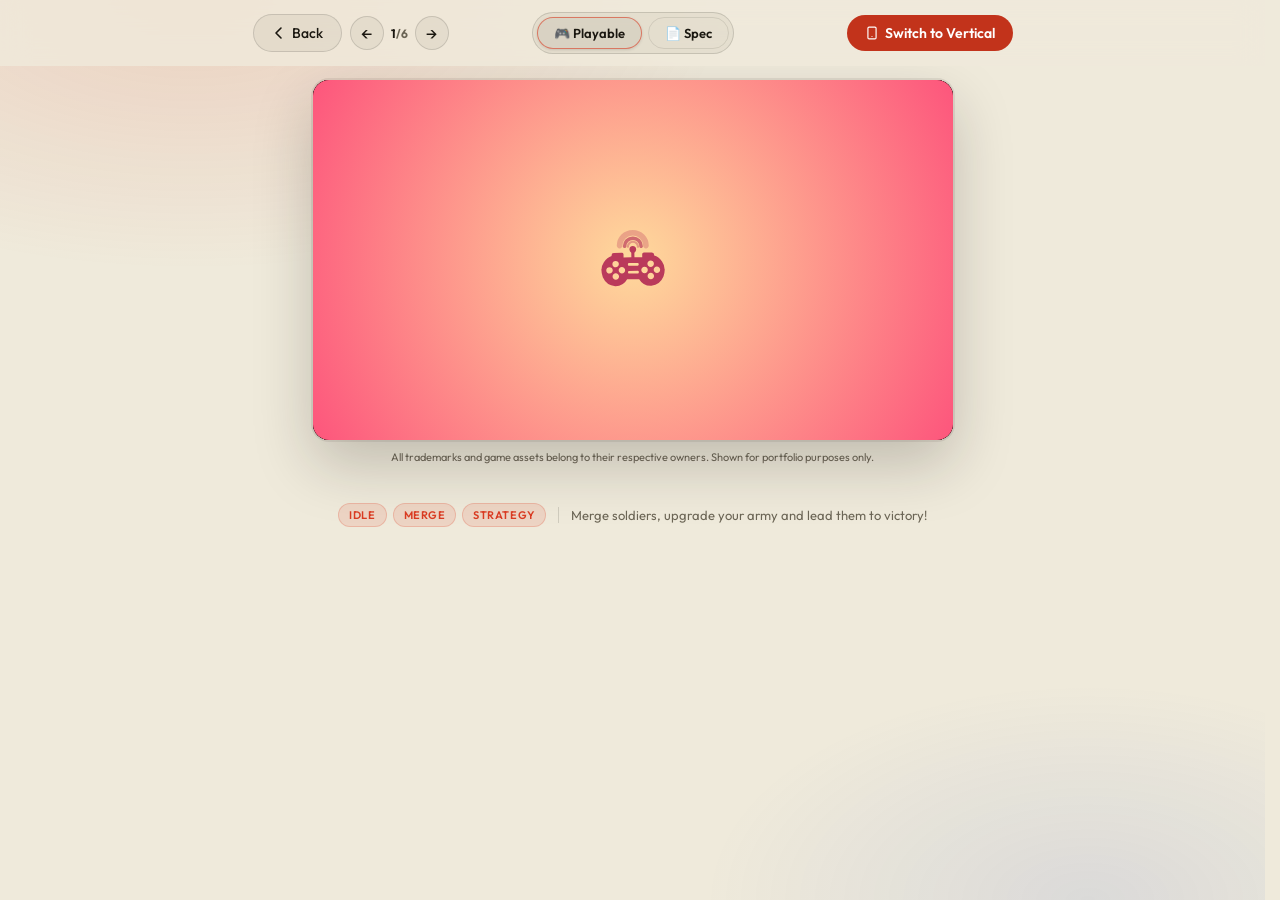
==== commit 885f7830: "Fill the spec tabs from the real briefs Each case now carries its own spec in the studio's GDD shape" ====
--- a/games/game1/index.html
+++ b/games/game1/index.html
@@ -14,7 +14,7 @@
     <title>Kingdom Clash — Playable</title>
     <link rel="canonical" href="https://dima-fomin-my-portfolio.vercel.app/games/game1/">
     <link rel="preconnect" href="https://fonts.googleapis.com">
-    <link href="https://fonts.googleapis.com/css2?family=Outfit:wght@400;600;700&display=optional" rel="stylesheet">
+    <link href="https://fonts.googleapis.com/css2?family=JetBrains+Mono:wght@500;700&family=Outfit:wght@400;600;700;800&display=optional" rel="stylesheet">
     <style>
         :root {
             --bg:      #EFEADB;
@@ -26,6 +26,8 @@
     --accent2-rgb:43,79,200;
             --text:    #1A1710;
             --muted:   #6B6555;
+    --mono: 'JetBrains Mono', ui-monospace, SFMono-Regular, Menlo, monospace;
+    --accent-text: #A82C17;
         }
 
         *, *::before, *::after { box-sizing: border-box; margin: 0; padding: 0; }
@@ -245,6 +247,116 @@
         .game-nav-pos { font-size: 12px; font-weight: 700; color: var(--muted); padding: 0 4px; white-space: nowrap; }
         .game-nav-pos strong { color: var(--text); }
         @media(max-width:600px) { .game-nav-pos { display: none; } }
+
+        /* ── SPEC SHEET ──────────────────────────────────────────────
+           Scene callouts in the studio's GDD shape, restyled to the
+           portfolio: bone plates, mono labels, pixel-stepped corners. */
+        .spec-container { max-width: 900px; margin: 0 auto; padding-bottom: 56px; }
+        .spec-block { margin-bottom: 26px; }
+        .spec-shot { margin-top: 18px; padding: 4px; background: rgba(26,23,16,.16);
+            box-shadow: inset 0 1px 2px rgba(26,23,16,.35), 0 1px 0 rgba(255,255,255,.5); }
+        .spec-shot img { display: block; width: 100%; height: auto; }
+        .spec-shot figcaption { display:block; margin-top:8px; font-family: var(--mono, monospace);
+            font-size: 10px; letter-spacing: .14em; text-transform: uppercase; color: var(--muted); }
+
+        .scene-grid { display: grid; gap: 14px;
+            grid-template-columns: repeat(auto-fit, minmax(250px, 1fr)); }
+        .scene { position: relative; background: #F7F3E8; padding: 16px 17px 17px;
+            border: 1px solid rgba(26,23,16,.28);
+            clip-path: polygon(0 6px,3px 6px,3px 3px,6px 3px,6px 0,
+                calc(100% - 6px) 0,calc(100% - 6px) 3px,calc(100% - 3px) 3px,calc(100% - 3px) 6px,100% 6px,
+                100% calc(100% - 6px),calc(100% - 3px) calc(100% - 6px),calc(100% - 3px) calc(100% - 3px),
+                calc(100% - 6px) calc(100% - 3px),calc(100% - 6px) 100%,
+                6px 100%,6px calc(100% - 3px),3px calc(100% - 3px),3px calc(100% - 6px),0 calc(100% - 6px)); }
+        .scene-no { font-family: var(--mono, monospace); font-size: 10px; font-weight: 700;
+            letter-spacing: .16em; text-transform: uppercase; color: var(--accent-text, #A82C17); }
+        .scene-name { font-size: 17px; font-weight: 800; letter-spacing: -.015em;
+            margin: 5px 0 9px; color: var(--text); }
+        .scene ul { list-style: none; margin: 0; padding: 0; display: grid; gap: 6px; }
+        .scene li { position: relative; padding-left: 14px; font-size: 13.5px; line-height: 1.55;
+            color: var(--muted); }
+        .scene li::before { content: ""; position: absolute; left: 0; top: 8px;
+            width: 5px; height: 5px; background: var(--accent-text, #A82C17); opacity: .55; }
+        .scene q { quotes: none; display: inline; font-weight: 700; color: var(--text); }
+        .scene q::before { content: "\201C"; } .scene q::after { content: "\201D"; }
+        .scene-tutor { margin-top: 11px; padding-top: 10px; font-family: var(--mono, monospace);
+            font-size: 10px; letter-spacing: .1em; text-transform: uppercase; color: var(--muted);
+            border-top: 2px dotted rgba(26,23,16,.28); }
+        .scene-tutor b { color: var(--accent-text, #A82C17); }
+        .scene--win { border-color: #2E7D5B; }
+        .scene--win .scene-no, .scene--win li::before { color: #2E7D5B; background: #2E7D5B; }
+        .scene--win .scene-no { background: none; }
+        .scene--fail { border-color: #B02E62; }
+        .scene--fail .scene-no, .scene--fail li::before { color: #B02E62; background: #B02E62; }
+        .scene--fail .scene-no { background: none; }
+
+        .asset-grid { display: grid; gap: 1px; background: rgba(26,23,16,.14);
+            border: 1px solid rgba(26,23,16,.14); }
+        .asset { background: var(--bg); padding: 11px 14px; display: grid; gap: 3px;
+            grid-template-columns: minmax(0,1fr); }
+        @media (min-width: 640px) { .asset { grid-template-columns: 190px minmax(0,1fr); gap: 18px; align-items: baseline; } }
+        .asset b { font-family: var(--mono, monospace); font-size: 11px; font-weight: 700;
+            letter-spacing: .06em; color: var(--text); }
+        .asset span { font-size: 13.5px; line-height: 1.55; color: var(--muted); }
+        .spec-params { display: grid; gap: 8px; }
+        .spec-params div { display: flex; justify-content: space-between; gap: 16px;
+            padding-bottom: 7px; border-bottom: 1px solid rgba(26,23,16,.14);
+            font-family: var(--mono, monospace); font-size: 12px; }
+        .spec-params span:first-child { color: var(--muted); letter-spacing: .08em; text-transform: uppercase; font-size: 10px; }
+        .spec-params span:last-child { color: var(--text); font-weight: 700; }
+
+        /* measured on the bone plate: --muted lands at 4.38:1 and the bright
+           accent at 3.05:1, both under AA for text this size */
+        #specTab { --muted: #57513F; }
+        #specTab .spec-block-label, #specTab .spec-chip { color: var(--accent-text); }
+        #specTab .spec-chip { border-color: rgba(168,44,23,.3); }
+        #specTab .spec-chip.chip-dim, #specTab .spec-role-note { color: #57513F; }
+        /* the caption sits on the darker frame, so it needs to go darker still */
+        #specTab .spec-shot figcaption { color: #4A4436; }
+        #specTab .chip-platform { color: #2B4FC8; }
+        /* the header rail could run past the viewport on a narrow desktop */
+        .header-rail { max-width: 100vw; overflow-x: clip; }
+
+        /* spec images come from the ТЗ itself, set into the scene like a plate */
+        .scene-shot { margin: 0 0 11px; padding: 3px; background: rgba(26,23,16,.16);
+            box-shadow: inset 0 1px 2px rgba(26,23,16,.3), 0 1px 0 rgba(255,255,255,.5); }
+        .scene-shot img { display: block; width: 100%; height: auto; }
+        .scene-shot figcaption { display: block; margin-top: 6px; font-family: var(--mono, monospace);
+            font-size: 9.5px; line-height: 1.4; letter-spacing: .1em; text-transform: uppercase;
+            color: #4A4436; }
+        .scene em { font-style: normal; font-weight: 700; color: var(--text); }
+
+        /* the auto-fit grid produced three narrow columns and left the fourth
+           card hanging on its own row; two wide columns read better and an odd
+           last card takes the full width instead of dangling */
+        .scene-grid { grid-template-columns: repeat(2, minmax(0, 1fr)); }
+        .scene-grid > .scene:last-child:nth-child(odd) { grid-column: 1 / -1; }
+        @media (max-width: 720px) { .scene-grid { grid-template-columns: minmax(0, 1fr); } }
+
+        /* Every scene image sits in the same 16:10 box and is fitted whole
+           rather than cropped — six of them lost real content to a centre crop
+           (the depot, the boombox figure, the tap prompt, the tutorial hand). */
+        .scene-shot img, .spec-shot img { width: 100%; display: block; }
+        .scene-shot img { aspect-ratio: 16 / 10; object-fit: contain; background: #15130F; }
+        .scene-shot { padding: 3px; }
+        /* the role is the point of the page, so it goes at the top */
+        .spec-role-top { font-family: var(--mono, monospace); font-size: 10px; font-weight: 700;
+            letter-spacing: .16em; text-transform: uppercase; color: var(--accent-text);
+            margin: 6px 0 12px; }
+        /* the pixel staircase from the portfolio, used as the seam between blocks */
+        .spec-block + .spec-block::before { content: ""; display: block; height: 10px;
+            margin: -14px 0 20px;
+            background: repeating-linear-gradient(90deg,
+                rgba(26,23,16,.30) 0 4px, transparent 4px 10px);
+            -webkit-mask-image: linear-gradient(90deg, #000 0 55%, transparent 100%);
+            mask-image: linear-gradient(90deg, #000 0 55%, transparent 100%); }
+
+        /* a full-width scene card is twice as wide, so a 16:10 image there grew
+           to 505px and outweighed every other card — cap the height */
+        .scene-shot img { max-height: 250px; }
+
+        /* cream on #D93B22 measures 4.27:1 — just under AA for this size */
+        .btn-rotate { background: #C2331B; color: #fff; }
     </style>
 </head>
 <body>
@@ -318,47 +430,138 @@
             <span class="spec-chip">Strategy</span>
             <span class="spec-chip chip-platform">iOS · Android</span>
             <span class="spec-chip chip-dim">Portrait</span>
-            <span class="spec-chip chip-dim">~30 sec</span>
+            <span class="spec-chip chip-dim">3 rounds</span>
         </div>
         <h2 class="spec-title">Kingdom Clash</h2>
-        <p class="spec-brief">Клиент поставил задачу создать плеебл для idle-merge игры про армию. Нужно было показать ключевую петлю — merge юнитов и прогрессию — за 30 секунд и закрыть эндкардом.<span class="todo">TODO — уточни детали брифа</span></p>
+        <div class="spec-role-top">Concept · Spec · Full production</div>
+        <p class="spec-brief">Let the player buy squads — but not endlessly. Money only comes back after the army has been sent into battle, so every round is a closed loop of spend, fight, earn, spend more. Three rounds, each against a bigger red army than the last.</p>
     </div>
     <div class="spec-block">
-        <div class="spec-block-label">01 · Objective</div>
-        <p class="spec-block-text">Продемонстрировать merge-механику как главный крючок: показать рост армии, довести игрока до момента победы и завершить призывом к установке.<span class="todo">TODO — добавь KPI если знаешь</span></p>
+        <div class="spec-block-label">Location</div>
+        <ul class="spec-list">
+            <li>The blue kingdom's castle sits along the bottom of the screen, with forest and bushes across the top.</li>
+            <li>Enemy waves come out of those bushes and walk down towards the castle.</li>
+            <li>A 3×5 grid appears under the blue army — that grid is where everything the player does happens.</li>
+            <li>Between rounds the field disappears entirely and the two armies clash on open ground, which keeps the fight and the planning visually separate.</li>
+        </ul>
+        <figure class="spec-shot"><img src="spec/field.jpg" alt="Field layout" loading="lazy"><figcaption>Working layout — the 3×5 grid, the three buy buttons and the coin bar</figcaption></figure>
     </div>
     <div class="spec-block">
-        <div class="spec-block-label">02 · Core Mechanic</div>
-        <p class="spec-block-text">Тап по двум одинаковым юнитам → merge → апгрейд солдата → автобой с врагом. Туториал занимает первые 5 секунд, затем игрок действует самостоятельно.<span class="todo">TODO — уточни длину туториала и шаги</span></p>
+        <div class="spec-block-label">Scenes</div>
+        <div class="scene-grid">
+                <div class="scene">
+                    <div class="scene-no">Scene 1</div>
+                    <div class="scene-name">Opening</div>
+                    <figure class="scene-shot"><img src="spec/battle.jpg" alt="The two armies before the field appears" loading="lazy"><figcaption>The two armies before the field appears</figcaption></figure>
+                    <ul>
+                    <li>A small blue army — one swordsman, one archer, one spearman, all level 1 — is standing in front of the castle.</li>
+                    <li>The camera pushes in on them, then the red army appears out of the bushes at the top: four level 1 swordsmen.</li>
+                    <li>The camera then drops down to the playfield, which is where the player will act.</li>
+                    <li><q>PLAY NOW</q> is active from the very first frame.</li>
+                    </ul>
+                </div>
+                <div class="scene">
+                    <div class="scene-no">Scene 2</div>
+                    <div class="scene-name">Buy and merge</div>
+                    <figure class="scene-shot"><img src="spec/buy.jpg" alt="Grid, three buy buttons and the coin bar" loading="lazy"><figcaption>Grid, three buy buttons and the coin bar</figcaption></figure>
+                    <ul>
+                    <li>The 3×5 grid appears under the blue army's feet and three purchase buttons come up: swordsman, archer, spearman.</li>
+                    <li>Every unit costs 10 to start, and the coin bar opens at 30 — so the player can afford exactly three units before the money is gone.</li>
+                    <li>The price rises by 10 only on the button that was tapped. A player who never buys spearmen still sees 10 on that button at the end of the playable.</li>
+                    <li>Bought units appear on a free cell of the grid; ideally they run in from the bottom of the screen as if coming out of the castle.</li>
+                    <li>A pulsing <q>UPGRADE YOUR ARMY</q> plate sits over the field while there is money left to spend.</li>
+                    <li>Once two identical units are on the grid, the finger drags one onto the other and they become a single level 2 squad — the icon changes from a 1 to a 2.</li>
+                    </ul>
+                    <div class="scene-tutor"><b>Tutorial</b> · finger jumps between the buy buttons, then shows the merge — <q>MERGE THE SOLDIERS</q></div>
+                </div>
+                <div class="scene">
+                    <div class="scene-no">Scene 3</div>
+                    <div class="scene-name">First battle</div>
+                    <ul>
+                    <li>When the money runs out the <q>TO BATTLE</q> button appears.</li>
+                    <li>The grid disappears and the two armies walk into each other on open ground.</li>
+                    <li>Swordsmen take melee, archers shoot from behind them, spearmen deal medium damage at short range.</li>
+                    <li>Fallen soldiers disappear from the field rather than piling up.</li>
+                    <li>The blues win and coins fly out of the dead reds into the coin bar — 150 for this round.</li>
+                    <li>The surviving squad walks back and the grid returns. Losses are replenished automatically: units of the same level as the ones that died run in from the bottom.</li>
+                    </ul>
+                </div>
+                <div class="scene">
+                    <div class="scene-no">Scene 4</div>
+                    <div class="scene-name">Rounds 2 and 3</div>
+                    <figure class="scene-shot"><img src="spec/rounds.jpg" alt="Later in the run — a rebuilt army and a bigger budget" loading="lazy"><figcaption>Later in the run — a rebuilt army and a bigger budget</figcaption></figure>
+                    <ul>
+                    <li>The second red wave is three swordsmen, three archers and two spearmen — visibly denser than the first.</li>
+                    <li>The player spends the 150 on the same three buttons, at whatever prices their own buying pattern has produced.</li>
+                    <li>Winning round two pays 300, so the budget roughly doubles each time while the enemy grows faster than that.</li>
+                    <li>The third wave is a deliberately large army that reads as stronger than anything the player has assembled, which is what forces the last round of merges.</li>
+                    <li>If a purchase is unaffordable the button goes black and white rather than disappearing, so the player can still see what it would cost.</li>
+                    <li>Five to seven seconds of inactivity replays the tutorial on the next useful action.</li>
+                    </ul>
+                </div>
+        </div>
     </div>
     <div class="spec-block">
-        <div class="spec-block-label">03 · Key Design Decisions</div>
-        <ul class="spec-list">
-            <li>Убраны вторичные UI-элементы, чтобы фокус оставался на merge-зоне<span class="todo">TODO</span></li>
-            <li>Эндкард появляется в момент победы, а не после поражения — позитивный опыт<span class="todo">TODO</span></li>
-            <li>Анимация merge — самая заметная в плеебле, создаёт wow-момент<span class="todo">TODO</span></li>
-        </ul>
+        <div class="spec-block-label">End states</div>
+        <div class="scene-grid">
+                <div class="scene scene--win">
+                    <div class="scene-no">Win</div>
+                    <div class="scene-name">Third wave held</div>
+                    <ul>
+                    <li>Condition: the player survives to the end of the third wave.</li>
+                    <li>If they still have money left, the tutorial finger points at the buy buttons before the fight starts.</li>
+                    <li><q>PLAY NOW</q> in the centre; any tap on the screen goes to the store.</li>
+                    </ul>
+                </div>
+                <div class="scene scene--fail">
+                    <div class="scene-no">Fail</div>
+                    <div class="scene-name">Castle taken</div>
+                    <figure class="scene-shot"><img src="spec/fail.jpg" alt="Fail card" loading="lazy"><figcaption>Fail card</figcaption></figure>
+                    <ul>
+                    <li>Condition: the player spends everything and still loses the round.</li>
+                    <li>The reds run at the castle, the camera cuts to it in close-up and a red vignette closes in.</li>
+                    <li>The blue flags on the towers turn red.</li>
+                    <li><q>DEFEAT</q>, then a pulsing <q>TRY NOW</q>.</li>
+                    </ul>
+                </div>
+        </div>
     </div>
     <div class="spec-block">
-        <div class="spec-block-label">04 · Iterations</div>
-        <p class="spec-block-text">Произведено несколько итераций: длина туториала, скорость прогрессии, состав эндкарда.<span class="todo">TODO — уточни кол-во версий и что менялось</span></p>
-    </div>
-
+        <div class="spec-block-label">Balance</div>
+        <div class="spec-params">
+            <div><span>Starting coins</span><span>30</span></div>
+            <div><span>Any unit</span><span>10</span></div>
+            <div><span>Price step</span><span>+10 on that button only</span></div>
+            <div><span>Round 1 reward</span><span>150</span></div>
+            <div><span>Round 2 reward</span><span>300</span></div>
+            <div><span>Grid</span><span>3 × 5</span></div>
+            <div><span>Unit levels</span><span>1 → 2</span></div>
+            <div><span>Idle hint after</span><span>5–7 sec</span></div>
+        </div>
+    </div>
     <div class="spec-block">
-        <div class="spec-block-label">Spec Document</div>
-        <div class="spec-doc-placeholder">
-            <svg width="36" height="36" viewBox="0 0 24 24" fill="none" style="opacity:.4">
-                <path d="M14 2H6a2 2 0 0 0-2 2v16a2 2 0 0 0 2 2h12a2 2 0 0 0 2-2V8l-6-6z" stroke="currentColor" stroke-width="1.8" stroke-linecap="round" stroke-linejoin="round"/>
-                <path d="M14 2v6h6M16 13H8M16 17H8M10 9H8" stroke="currentColor" stroke-width="1.8" stroke-linecap="round" stroke-linejoin="round"/>
-            </svg>
-            <span>Скриншоты ТЗ появятся здесь</span>
-            <span class="todo">TODO — экспортируй страницу из Notion и добавь img сюда</span>
-        </div>
-    </div>
-    <div class="spec-block">
-        <div class="spec-block-label">Results</div>
-        <p class="spec-block-text">Метрики под NDA — точные данные недоступны. Плеебл показан в портфолио как пример продакшена.<span class="todo">TODO — добавь данные, если есть</span></p>
-        <p class="spec-role-note">Role: Concept · Spec · Full Production</p>
+        <div class="spec-block-label">Assets, animation and VFX</div>
+        <div class="asset-grid">
+            <div class="asset"><b>Location</b><span>Field in front of the blue castle: forest and bushes at the top, flat ground for the fight.</span></div>
+            <div class="asset"><b>Blue castle</b><span>Small fortress with flags — the flags change colour on the fail card.</span></div>
+            <div class="asset"><b>Blue starting army</b><span>One swordsman, one archer, one spearman, all level 1.</span></div>
+            <div class="asset"><b>Red wave 1</b><span>Four level 1 swordsmen, entering from the bushes.</span></div>
+            <div class="asset"><b>Red wave 2</b><span>Three swordsmen, three archers, two spearmen.</span></div>
+            <div class="asset"><b>Red wave 3</b><span>A deliberately larger army that has to read as stronger than the player's.</span></div>
+            <div class="asset"><b>3×5 grid</b><span>Placement and merge field in the game's own visual style.</span></div>
+            <div class="asset"><b>Buy buttons ×3</b><span>Swordsman, archer, spearman. Price starts at 10 and rises by 10 for that type only; greyscale state when unaffordable.</span></div>
+            <div class="asset"><b>Coin bar</b><span>Opens at 30, then 150 and 300 after the rounds.</span></div>
+            <div class="asset"><b>Unit icons lvl 1 / lvl 2</b><span>The number on the squad icon changes from 1 to 2 on merge.</span></div>
+            <div class="asset"><b>UPGRADE YOUR ARMY plate</b><span>Pulses while there is money left to spend.</span></div>
+            <div class="asset"><b>TO BATTLE button</b><span>Appears after the first purchase or merge.</span></div>
+            <div class="asset"><b>Purchase animation</b><span>Unit lands on a free cell — better still, runs in from the bottom as if out of the castle.</span></div>
+            <div class="asset"><b>Merge VFX</b><span>Two squads become one of the next level, with a glow and particles.</span></div>
+            <div class="asset"><b>Battle start</b><span>The grid disappears and the armies collide; the dead vanish.</span></div>
+            <div class="asset"><b>Replenishment</b><span>After a win the squad walks back and losses are refilled at the same level.</span></div>
+            <div class="asset"><b>Coins from kills</b><span>Yellow coins fly out of dead enemies into the coin bar.</span></div>
+            <div class="asset"><b>Fail animation</b><span>Reds run at the castle, close-up, red vignette, blue flags turn red.</span></div>
+            <div class="asset"><b>Audio</b><span>Kingdom Clash opening music, button clicks with a faint coin sound, magical merge sting, sword, arrow and spear hits with soldier shouts, coin rattle, defeat sting.</span></div>
+        </div>
     </div>
     </div>
     <script>
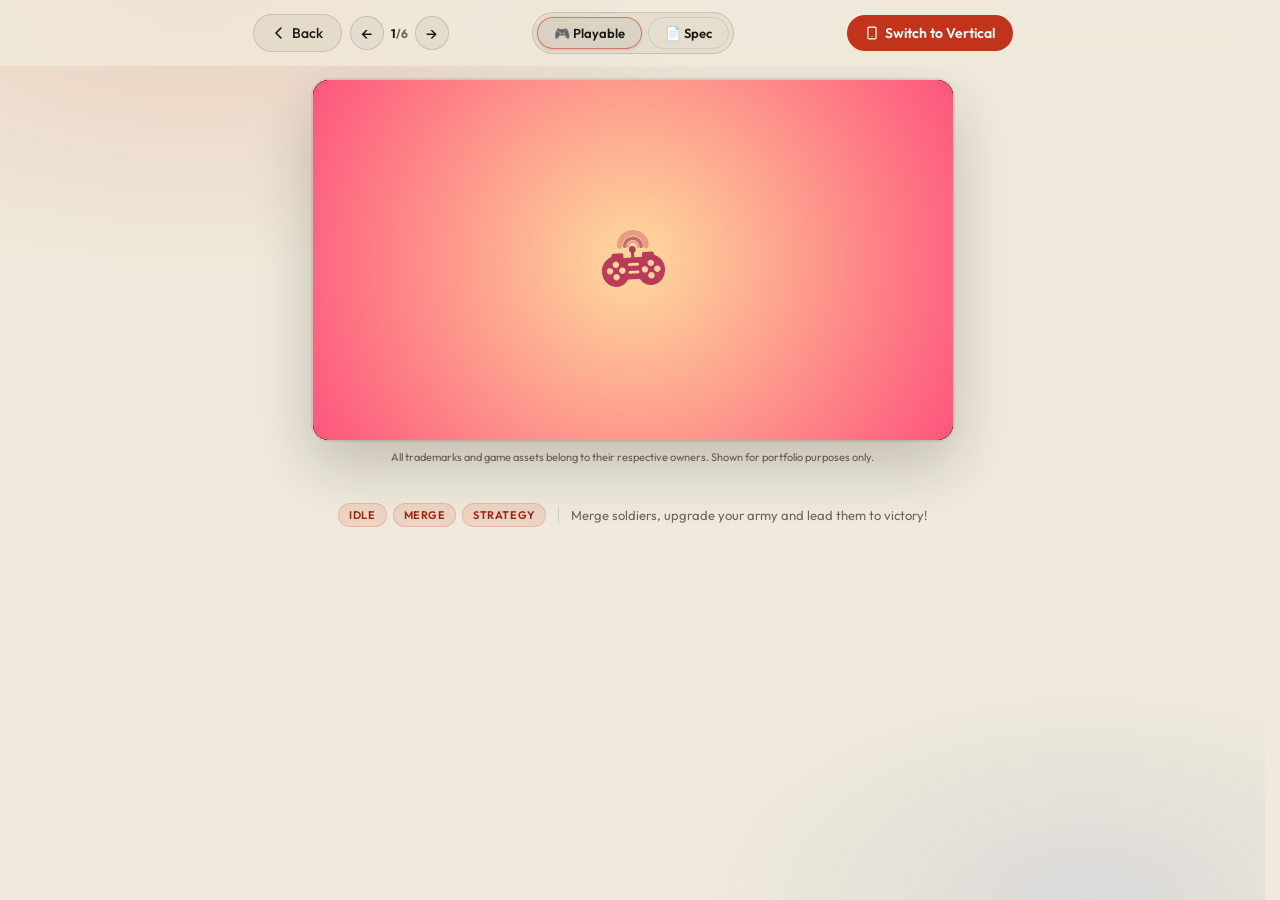
==== commit 810e622d: "Add focus mode to the handheld and tidy typography Adds rotate, fullscreen and exit keys to the hero" ====
--- a/games/game1/index.html
+++ b/games/game1/index.html
@@ -144,7 +144,7 @@
         .tag {
             font-size: 11px; font-weight: 600; letter-spacing: .05em; text-transform: uppercase;
             padding: 4px 10px; border-radius: 100px;
-            background: rgba(var(--accent1-rgb),.12); color: var(--accent1);
+            background: rgba(var(--accent1-rgb),.12); color: #96240F;
             border: 1px solid rgba(var(--accent1-rgb),.2);
         }
 
@@ -408,7 +408,7 @@
             </div>
         </div>
 
-        <div class="legal-disclaimer">All trademarks and game assets belong to their respective owners. Shown for portfolio purposes only.</div>
+        <div class="legal-disclaimer">All&nbsp;trademarks and&nbsp;game assets belong to&nbsp;their respective owners. Shown for&nbsp;portfolio purposes only.</div>
 
         <div class="game-info">
             <div class="info-tags">
@@ -417,7 +417,7 @@
                 <span class="tag">Strategy</span>
             </div>
             <div class="info-sep"></div>
-            <div class="info-desc">Merge soldiers, upgrade your army and lead them to victory!</div>
+            <div class="info-desc">Merge soldiers, upgrade your army and&nbsp;lead them to&nbsp;victory!</div>
         </div>
     </div>
 
@@ -434,17 +434,17 @@
         </div>
         <h2 class="spec-title">Kingdom Clash</h2>
         <div class="spec-role-top">Concept · Spec · Full production</div>
-        <p class="spec-brief">Let the player buy squads — but not endlessly. Money only comes back after the army has been sent into battle, so every round is a closed loop of spend, fight, earn, spend more. Three rounds, each against a bigger red army than the last.</p>
+        <p class="spec-brief">Let the&nbsp;player buy squads — but&nbsp;not&nbsp;endlessly. Money only&nbsp;comes back after the&nbsp;army has&nbsp;been sent into&nbsp;battle, so&nbsp;every round is&nbsp;a&nbsp;closed loop of&nbsp;spend, fight, earn, spend more. Three rounds, each&nbsp;against a&nbsp;bigger red army than&nbsp;the&nbsp;last.</p>
     </div>
     <div class="spec-block">
         <div class="spec-block-label">Location</div>
         <ul class="spec-list">
-            <li>The blue kingdom's castle sits along the bottom of the screen, with forest and bushes across the top.</li>
-            <li>Enemy waves come out of those bushes and walk down towards the castle.</li>
-            <li>A 3×5 grid appears under the blue army — that grid is where everything the player does happens.</li>
-            <li>Between rounds the field disappears entirely and the two armies clash on open ground, which keeps the fight and the planning visually separate.</li>
+            <li>The&nbsp;blue kingdom's castle sits along the&nbsp;bottom of&nbsp;the&nbsp;screen, with&nbsp;forest and&nbsp;bushes across the&nbsp;top.</li>
+            <li>Enemy waves come out&nbsp;of&nbsp;those bushes and&nbsp;walk down towards the&nbsp;castle.</li>
+            <li>A&nbsp;3×5 grid appears under the&nbsp;blue army — that&nbsp;grid is&nbsp;where everything the&nbsp;player does happens.</li>
+            <li>Between rounds the&nbsp;field disappears entirely and&nbsp;the&nbsp;two&nbsp;armies clash on&nbsp;open ground, which keeps the&nbsp;fight and&nbsp;the&nbsp;planning visually separate.</li>
         </ul>
-        <figure class="spec-shot"><img src="spec/field.jpg" alt="Field layout" loading="lazy"><figcaption>Working layout — the 3×5 grid, the three buy buttons and the coin bar</figcaption></figure>
+        <figure class="spec-shot"><img src="spec/field.jpg" alt="Field layout" loading="lazy"><figcaption>Working layout — the&nbsp;3×5 grid, the&nbsp;three buy buttons and&nbsp;the&nbsp;coin bar</figcaption></figure>
     </div>
     <div class="spec-block">
         <div class="spec-block-label">Scenes</div>
@@ -452,51 +452,51 @@
                 <div class="scene">
                     <div class="scene-no">Scene 1</div>
                     <div class="scene-name">Opening</div>
-                    <figure class="scene-shot"><img src="spec/battle.jpg" alt="The two armies before the field appears" loading="lazy"><figcaption>The two armies before the field appears</figcaption></figure>
+                    <figure class="scene-shot"><img src="spec/battle.jpg" alt="The two armies before the field appears" loading="lazy"><figcaption>The&nbsp;two&nbsp;armies before the&nbsp;field appears</figcaption></figure>
                     <ul>
-                    <li>A small blue army — one swordsman, one archer, one spearman, all level 1 — is standing in front of the castle.</li>
-                    <li>The camera pushes in on them, then the red army appears out of the bushes at the top: four level 1 swordsmen.</li>
-                    <li>The camera then drops down to the playfield, which is where the player will act.</li>
-                    <li><q>PLAY NOW</q> is active from the very first frame.</li>
+                    <li>A&nbsp;small blue army — one&nbsp;swordsman, one&nbsp;archer, one&nbsp;spearman, all&nbsp;level 1 — is&nbsp;standing in&nbsp;front of&nbsp;the&nbsp;castle.</li>
+                    <li>The&nbsp;camera pushes in&nbsp;on&nbsp;them, then the&nbsp;red army appears out&nbsp;of&nbsp;the&nbsp;bushes at&nbsp;the&nbsp;top: four level 1 swordsmen.</li>
+                    <li>The&nbsp;camera then drops down to&nbsp;the&nbsp;playfield, which is&nbsp;where the&nbsp;player will act.</li>
+                    <li><q>PLAY NOW</q> is&nbsp;active from&nbsp;the&nbsp;very first frame.</li>
                     </ul>
                 </div>
                 <div class="scene">
                     <div class="scene-no">Scene 2</div>
-                    <div class="scene-name">Buy and merge</div>
-                    <figure class="scene-shot"><img src="spec/buy.jpg" alt="Grid, three buy buttons and the coin bar" loading="lazy"><figcaption>Grid, three buy buttons and the coin bar</figcaption></figure>
+                    <div class="scene-name">Buy and&nbsp;merge</div>
+                    <figure class="scene-shot"><img src="spec/buy.jpg" alt="Grid, three buy buttons and the coin bar" loading="lazy"><figcaption>Grid, three buy buttons and&nbsp;the&nbsp;coin bar</figcaption></figure>
                     <ul>
-                    <li>The 3×5 grid appears under the blue army's feet and three purchase buttons come up: swordsman, archer, spearman.</li>
-                    <li>Every unit costs 10 to start, and the coin bar opens at 30 — so the player can afford exactly three units before the money is gone.</li>
-                    <li>The price rises by 10 only on the button that was tapped. A player who never buys spearmen still sees 10 on that button at the end of the playable.</li>
-                    <li>Bought units appear on a free cell of the grid; ideally they run in from the bottom of the screen as if coming out of the castle.</li>
-                    <li>A pulsing <q>UPGRADE YOUR ARMY</q> plate sits over the field while there is money left to spend.</li>
-                    <li>Once two identical units are on the grid, the finger drags one onto the other and they become a single level 2 squad — the icon changes from a 1 to a 2.</li>
+                    <li>The&nbsp;3×5 grid appears under the&nbsp;blue army's feet and&nbsp;three purchase buttons come up: swordsman, archer, spearman.</li>
+                    <li>Every unit costs 10 to&nbsp;start, and&nbsp;the&nbsp;coin bar opens at&nbsp;30 — so&nbsp;the&nbsp;player can&nbsp;afford exactly three units before the&nbsp;money is&nbsp;gone.</li>
+                    <li>The&nbsp;price rises by&nbsp;10 only&nbsp;on&nbsp;the&nbsp;button that&nbsp;was&nbsp;tapped. A&nbsp;player who&nbsp;never buys spearmen still sees 10 on&nbsp;that&nbsp;button at&nbsp;the&nbsp;end of&nbsp;the&nbsp;playable.</li>
+                    <li>Bought units appear on&nbsp;a&nbsp;free cell of&nbsp;the&nbsp;grid; ideally they&nbsp;run in&nbsp;from&nbsp;the&nbsp;bottom of&nbsp;the&nbsp;screen as&nbsp;if&nbsp;coming out&nbsp;of&nbsp;the&nbsp;castle.</li>
+                    <li>A&nbsp;pulsing <q>UPGRADE YOUR ARMY</q> plate sits over&nbsp;the&nbsp;field while there is&nbsp;money left to&nbsp;spend.</li>
+                    <li>Once two&nbsp;identical units are&nbsp;on&nbsp;the&nbsp;grid, the&nbsp;finger drags one&nbsp;onto the&nbsp;other and&nbsp;they&nbsp;become a&nbsp;single level 2 squad — the&nbsp;icon changes from&nbsp;a&nbsp;1 to&nbsp;a&nbsp;2.</li>
                     </ul>
-                    <div class="scene-tutor"><b>Tutorial</b> · finger jumps between the buy buttons, then shows the merge — <q>MERGE THE SOLDIERS</q></div>
+                    <div class="scene-tutor"><b>Tutorial</b> · finger jumps between the&nbsp;buy buttons, then shows the&nbsp;merge — <q>MERGE THE&nbsp;SOLDIERS</q></div>
                 </div>
                 <div class="scene">
                     <div class="scene-no">Scene 3</div>
                     <div class="scene-name">First battle</div>
                     <ul>
-                    <li>When the money runs out the <q>TO BATTLE</q> button appears.</li>
-                    <li>The grid disappears and the two armies walk into each other on open ground.</li>
-                    <li>Swordsmen take melee, archers shoot from behind them, spearmen deal medium damage at short range.</li>
-                    <li>Fallen soldiers disappear from the field rather than piling up.</li>
-                    <li>The blues win and coins fly out of the dead reds into the coin bar — 150 for this round.</li>
-                    <li>The surviving squad walks back and the grid returns. Losses are replenished automatically: units of the same level as the ones that died run in from the bottom.</li>
+                    <li>When&nbsp;the&nbsp;money runs out&nbsp;the <q>TO&nbsp;BATTLE</q> button appears.</li>
+                    <li>The&nbsp;grid disappears and&nbsp;the&nbsp;two&nbsp;armies walk into&nbsp;each&nbsp;other on&nbsp;open ground.</li>
+                    <li>Swordsmen take melee, archers shoot from&nbsp;behind them, spearmen deal medium damage at&nbsp;short range.</li>
+                    <li>Fallen soldiers disappear from&nbsp;the&nbsp;field rather than&nbsp;piling up.</li>
+                    <li>The&nbsp;blues win and&nbsp;coins fly out&nbsp;of&nbsp;the&nbsp;dead reds into&nbsp;the&nbsp;coin bar — 150 for&nbsp;this&nbsp;round.</li>
+                    <li>The&nbsp;surviving squad walks back and&nbsp;the&nbsp;grid returns. Losses are&nbsp;replenished automatically: units of&nbsp;the&nbsp;same level as&nbsp;the&nbsp;ones that&nbsp;died run in&nbsp;from&nbsp;the&nbsp;bottom.</li>
                     </ul>
                 </div>
                 <div class="scene">
                     <div class="scene-no">Scene 4</div>
-                    <div class="scene-name">Rounds 2 and 3</div>
-                    <figure class="scene-shot"><img src="spec/rounds.jpg" alt="Later in the run — a rebuilt army and a bigger budget" loading="lazy"><figcaption>Later in the run — a rebuilt army and a bigger budget</figcaption></figure>
+                    <div class="scene-name">Rounds 2 and&nbsp;3</div>
+                    <figure class="scene-shot"><img src="spec/rounds.jpg" alt="Later in the run — a rebuilt army and a bigger budget" loading="lazy"><figcaption>Later in&nbsp;the&nbsp;run — a&nbsp;rebuilt army and&nbsp;a&nbsp;bigger budget</figcaption></figure>
                     <ul>
-                    <li>The second red wave is three swordsmen, three archers and two spearmen — visibly denser than the first.</li>
-                    <li>The player spends the 150 on the same three buttons, at whatever prices their own buying pattern has produced.</li>
-                    <li>Winning round two pays 300, so the budget roughly doubles each time while the enemy grows faster than that.</li>
-                    <li>The third wave is a deliberately large army that reads as stronger than anything the player has assembled, which is what forces the last round of merges.</li>
-                    <li>If a purchase is unaffordable the button goes black and white rather than disappearing, so the player can still see what it would cost.</li>
-                    <li>Five to seven seconds of inactivity replays the tutorial on the next useful action.</li>
+                    <li>The&nbsp;second red wave is&nbsp;three swordsmen, three archers and&nbsp;two&nbsp;spearmen — visibly denser than&nbsp;the&nbsp;first.</li>
+                    <li>The&nbsp;player spends the&nbsp;150 on&nbsp;the&nbsp;same three buttons, at&nbsp;whatever prices their own buying pattern has&nbsp;produced.</li>
+                    <li>Winning round two&nbsp;pays 300, so&nbsp;the&nbsp;budget roughly doubles each&nbsp;time while the&nbsp;enemy grows faster than&nbsp;that.</li>
+                    <li>The&nbsp;third wave is&nbsp;a&nbsp;deliberately large army that&nbsp;reads as&nbsp;stronger than&nbsp;anything the&nbsp;player has&nbsp;assembled, which is&nbsp;what&nbsp;forces the&nbsp;last round of&nbsp;merges.</li>
+                    <li>If&nbsp;a&nbsp;purchase is&nbsp;unaffordable the&nbsp;button goes black and&nbsp;white rather than&nbsp;disappearing, so&nbsp;the&nbsp;player can&nbsp;still see what&nbsp;it&nbsp;would cost.</li>
+                    <li>Five to&nbsp;seven seconds of&nbsp;inactivity replays the&nbsp;tutorial on&nbsp;the&nbsp;next useful action.</li>
                     </ul>
                 </div>
         </div>
@@ -508,9 +508,9 @@
                     <div class="scene-no">Win</div>
                     <div class="scene-name">Third wave held</div>
                     <ul>
-                    <li>Condition: the player survives to the end of the third wave.</li>
-                    <li>If they still have money left, the tutorial finger points at the buy buttons before the fight starts.</li>
-                    <li><q>PLAY NOW</q> in the centre; any tap on the screen goes to the store.</li>
+                    <li>Condition: the&nbsp;player survives to&nbsp;the&nbsp;end of&nbsp;the&nbsp;third wave.</li>
+                    <li>If&nbsp;they&nbsp;still have money left, the&nbsp;tutorial finger points at&nbsp;the&nbsp;buy buttons before the&nbsp;fight starts.</li>
+                    <li><q>PLAY NOW</q> in&nbsp;the&nbsp;centre; any tap on&nbsp;the&nbsp;screen goes to&nbsp;the&nbsp;store.</li>
                     </ul>
                 </div>
                 <div class="scene scene--fail">
@@ -518,10 +518,10 @@
                     <div class="scene-name">Castle taken</div>
                     <figure class="scene-shot"><img src="spec/fail.jpg" alt="Fail card" loading="lazy"><figcaption>Fail card</figcaption></figure>
                     <ul>
-                    <li>Condition: the player spends everything and still loses the round.</li>
-                    <li>The reds run at the castle, the camera cuts to it in close-up and a red vignette closes in.</li>
-                    <li>The blue flags on the towers turn red.</li>
-                    <li><q>DEFEAT</q>, then a pulsing <q>TRY NOW</q>.</li>
+                    <li>Condition: the&nbsp;player spends everything and&nbsp;still loses the&nbsp;round.</li>
+                    <li>The&nbsp;reds run at&nbsp;the&nbsp;castle, the&nbsp;camera cuts to&nbsp;it&nbsp;in&nbsp;close-up&nbsp;and&nbsp;a&nbsp;red vignette closes in.</li>
+                    <li>The&nbsp;blue flags on&nbsp;the&nbsp;towers turn red.</li>
+                    <li><q>DEFEAT</q>, then a&nbsp;pulsing <q>TRY NOW</q>.</li>
                     </ul>
                 </div>
         </div>
@@ -531,7 +531,7 @@
         <div class="spec-params">
             <div><span>Starting coins</span><span>30</span></div>
             <div><span>Any unit</span><span>10</span></div>
-            <div><span>Price step</span><span>+10 on that button only</span></div>
+            <div><span>Price step</span><span>+10 on&nbsp;that&nbsp;button only</span></div>
             <div><span>Round 1 reward</span><span>150</span></div>
             <div><span>Round 2 reward</span><span>300</span></div>
             <div><span>Grid</span><span>3 × 5</span></div>
@@ -540,27 +540,27 @@
         </div>
     </div>
     <div class="spec-block">
-        <div class="spec-block-label">Assets, animation and VFX</div>
+        <div class="spec-block-label">Assets, animation and&nbsp;VFX</div>
         <div class="asset-grid">
-            <div class="asset"><b>Location</b><span>Field in front of the blue castle: forest and bushes at the top, flat ground for the fight.</span></div>
-            <div class="asset"><b>Blue castle</b><span>Small fortress with flags — the flags change colour on the fail card.</span></div>
-            <div class="asset"><b>Blue starting army</b><span>One swordsman, one archer, one spearman, all level 1.</span></div>
-            <div class="asset"><b>Red wave 1</b><span>Four level 1 swordsmen, entering from the bushes.</span></div>
-            <div class="asset"><b>Red wave 2</b><span>Three swordsmen, three archers, two spearmen.</span></div>
-            <div class="asset"><b>Red wave 3</b><span>A deliberately larger army that has to read as stronger than the player's.</span></div>
-            <div class="asset"><b>3×5 grid</b><span>Placement and merge field in the game's own visual style.</span></div>
-            <div class="asset"><b>Buy buttons ×3</b><span>Swordsman, archer, spearman. Price starts at 10 and rises by 10 for that type only; greyscale state when unaffordable.</span></div>
-            <div class="asset"><b>Coin bar</b><span>Opens at 30, then 150 and 300 after the rounds.</span></div>
-            <div class="asset"><b>Unit icons lvl 1 / lvl 2</b><span>The number on the squad icon changes from 1 to 2 on merge.</span></div>
-            <div class="asset"><b>UPGRADE YOUR ARMY plate</b><span>Pulses while there is money left to spend.</span></div>
-            <div class="asset"><b>TO BATTLE button</b><span>Appears after the first purchase or merge.</span></div>
-            <div class="asset"><b>Purchase animation</b><span>Unit lands on a free cell — better still, runs in from the bottom as if out of the castle.</span></div>
-            <div class="asset"><b>Merge VFX</b><span>Two squads become one of the next level, with a glow and particles.</span></div>
-            <div class="asset"><b>Battle start</b><span>The grid disappears and the armies collide; the dead vanish.</span></div>
-            <div class="asset"><b>Replenishment</b><span>After a win the squad walks back and losses are refilled at the same level.</span></div>
-            <div class="asset"><b>Coins from kills</b><span>Yellow coins fly out of dead enemies into the coin bar.</span></div>
-            <div class="asset"><b>Fail animation</b><span>Reds run at the castle, close-up, red vignette, blue flags turn red.</span></div>
-            <div class="asset"><b>Audio</b><span>Kingdom Clash opening music, button clicks with a faint coin sound, magical merge sting, sword, arrow and spear hits with soldier shouts, coin rattle, defeat sting.</span></div>
+            <div class="asset"><b>Location</b><span>Field in&nbsp;front of&nbsp;the&nbsp;blue castle: forest and&nbsp;bushes at&nbsp;the&nbsp;top, flat ground for&nbsp;the&nbsp;fight.</span></div>
+            <div class="asset"><b>Blue castle</b><span>Small fortress with&nbsp;flags — the&nbsp;flags change colour on&nbsp;the&nbsp;fail card.</span></div>
+            <div class="asset"><b>Blue starting army</b><span>One&nbsp;swordsman, one&nbsp;archer, one&nbsp;spearman, all&nbsp;level 1.</span></div>
+            <div class="asset"><b>Red wave 1</b><span>Four level 1 swordsmen, entering from&nbsp;the&nbsp;bushes.</span></div>
+            <div class="asset"><b>Red wave 2</b><span>Three swordsmen, three archers, two&nbsp;spearmen.</span></div>
+            <div class="asset"><b>Red wave 3</b><span>A&nbsp;deliberately larger army that&nbsp;has&nbsp;to&nbsp;read as&nbsp;stronger than&nbsp;the&nbsp;player's.</span></div>
+            <div class="asset"><b>3×5 grid</b><span>Placement and&nbsp;merge field in&nbsp;the&nbsp;game's own visual style.</span></div>
+            <div class="asset"><b>Buy buttons ×3</b><span>Swordsman, archer, spearman. Price starts at&nbsp;10 and&nbsp;rises by&nbsp;10 for&nbsp;that&nbsp;type only; greyscale state when&nbsp;unaffordable.</span></div>
+            <div class="asset"><b>Coin bar</b><span>Opens at&nbsp;30, then 150 and&nbsp;300 after the&nbsp;rounds.</span></div>
+            <div class="asset"><b>Unit icons lvl 1 / lvl 2</b><span>The&nbsp;number on&nbsp;the&nbsp;squad icon changes from&nbsp;1 to&nbsp;2 on&nbsp;merge.</span></div>
+            <div class="asset"><b>UPGRADE YOUR ARMY plate</b><span>Pulses while there is&nbsp;money left to&nbsp;spend.</span></div>
+            <div class="asset"><b>TO&nbsp;BATTLE button</b><span>Appears after the&nbsp;first purchase or&nbsp;merge.</span></div>
+            <div class="asset"><b>Purchase animation</b><span>Unit lands on&nbsp;a&nbsp;free cell — better still, runs in&nbsp;from&nbsp;the&nbsp;bottom as&nbsp;if&nbsp;out&nbsp;of&nbsp;the&nbsp;castle.</span></div>
+            <div class="asset"><b>Merge VFX</b><span>Two&nbsp;squads become one&nbsp;of&nbsp;the&nbsp;next level, with&nbsp;a&nbsp;glow and&nbsp;particles.</span></div>
+            <div class="asset"><b>Battle start</b><span>The&nbsp;grid disappears and&nbsp;the&nbsp;armies collide; the&nbsp;dead vanish.</span></div>
+            <div class="asset"><b>Replenishment</b><span>After a&nbsp;win the&nbsp;squad walks back and&nbsp;losses are&nbsp;refilled at&nbsp;the&nbsp;same level.</span></div>
+            <div class="asset"><b>Coins from&nbsp;kills</b><span>Yellow coins fly out&nbsp;of&nbsp;dead enemies into&nbsp;the&nbsp;coin bar.</span></div>
+            <div class="asset"><b>Fail animation</b><span>Reds run at&nbsp;the&nbsp;castle, close-up, red vignette, blue flags turn red.</span></div>
+            <div class="asset"><b>Audio</b><span>Kingdom Clash opening music, button clicks with&nbsp;a&nbsp;faint coin sound, magical merge sting, sword, arrow and&nbsp;spear hits with&nbsp;soldier shouts, coin rattle, defeat sting.</span></div>
         </div>
     </div>
     </div>
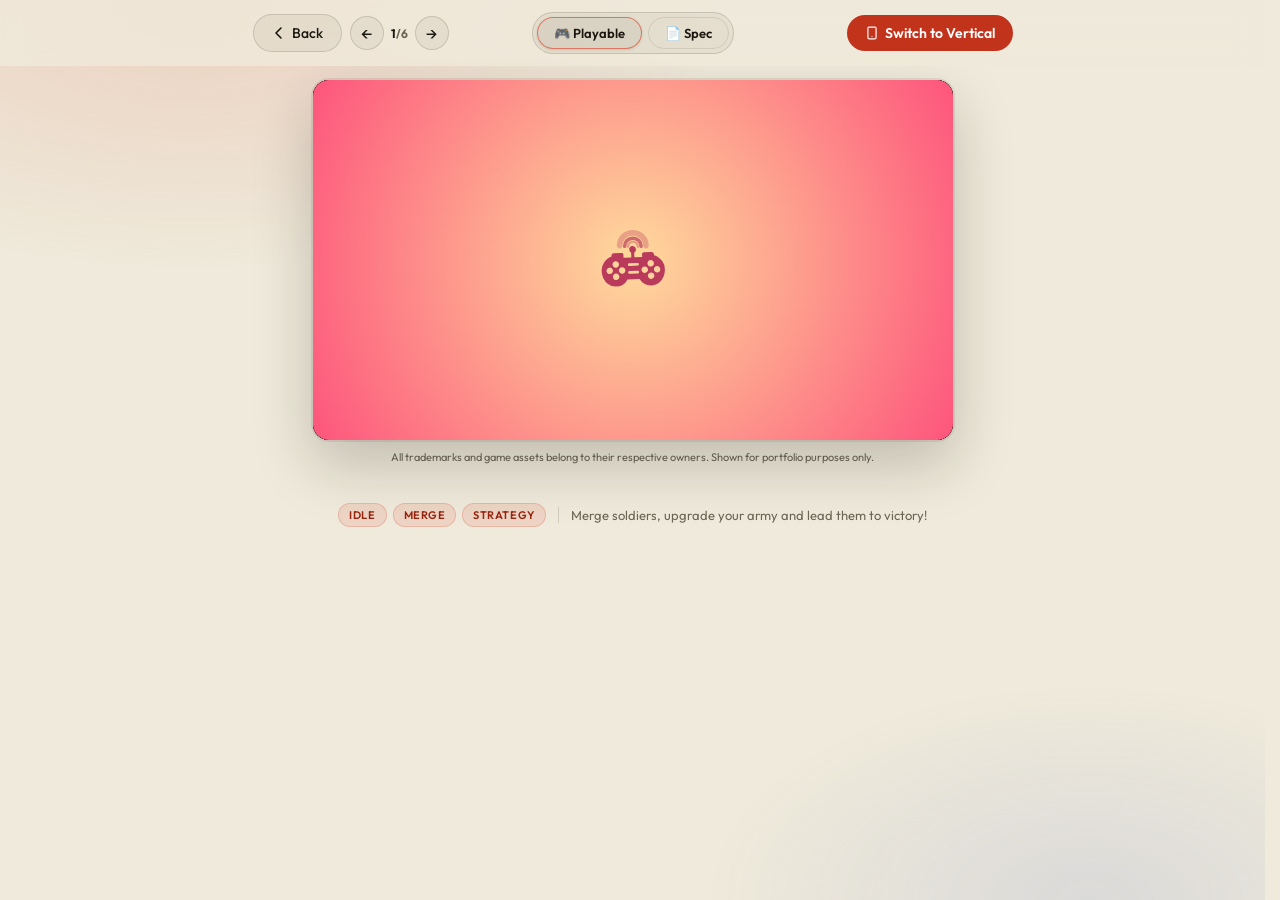
==== commit 3c7c06c5: "Add Web Analytics, keep repo-only files off the site, tidy assets - Vercel Web Analytics on the home" ====
--- a/games/game1/index.html
+++ b/games/game1/index.html
@@ -358,6 +358,9 @@
         /* cream on #D93B22 measures 4.27:1 — just under AA for this size */
         .btn-rotate { background: #C2331B; color: #fff; }
     </style>
+    <!-- Vercel Web Analytics: cookieless page views, served from this site -->
+    <script>window.va = window.va || function () { (window.vaq = window.vaq || []).push(arguments); };</script>
+    <script defer src="/_vercel/insights/script.js"></script>
 </head>
 <body>
 
